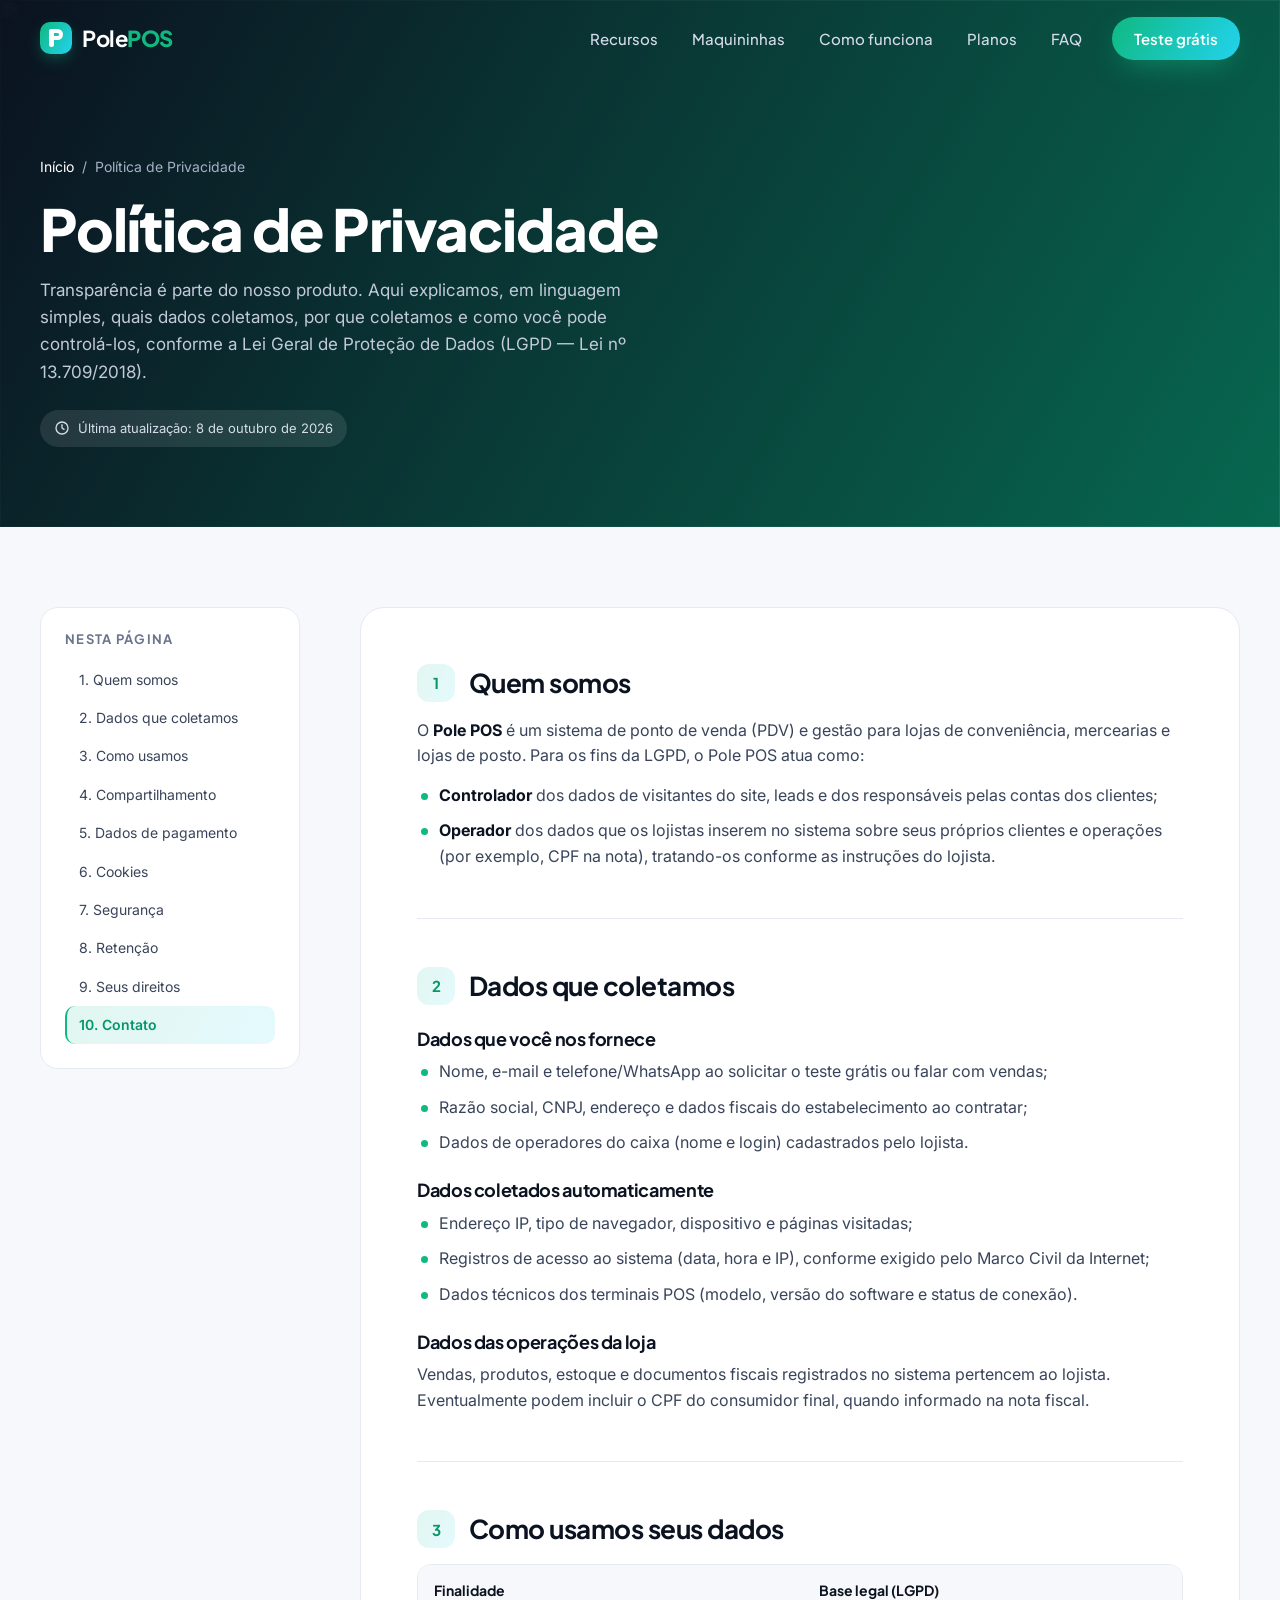
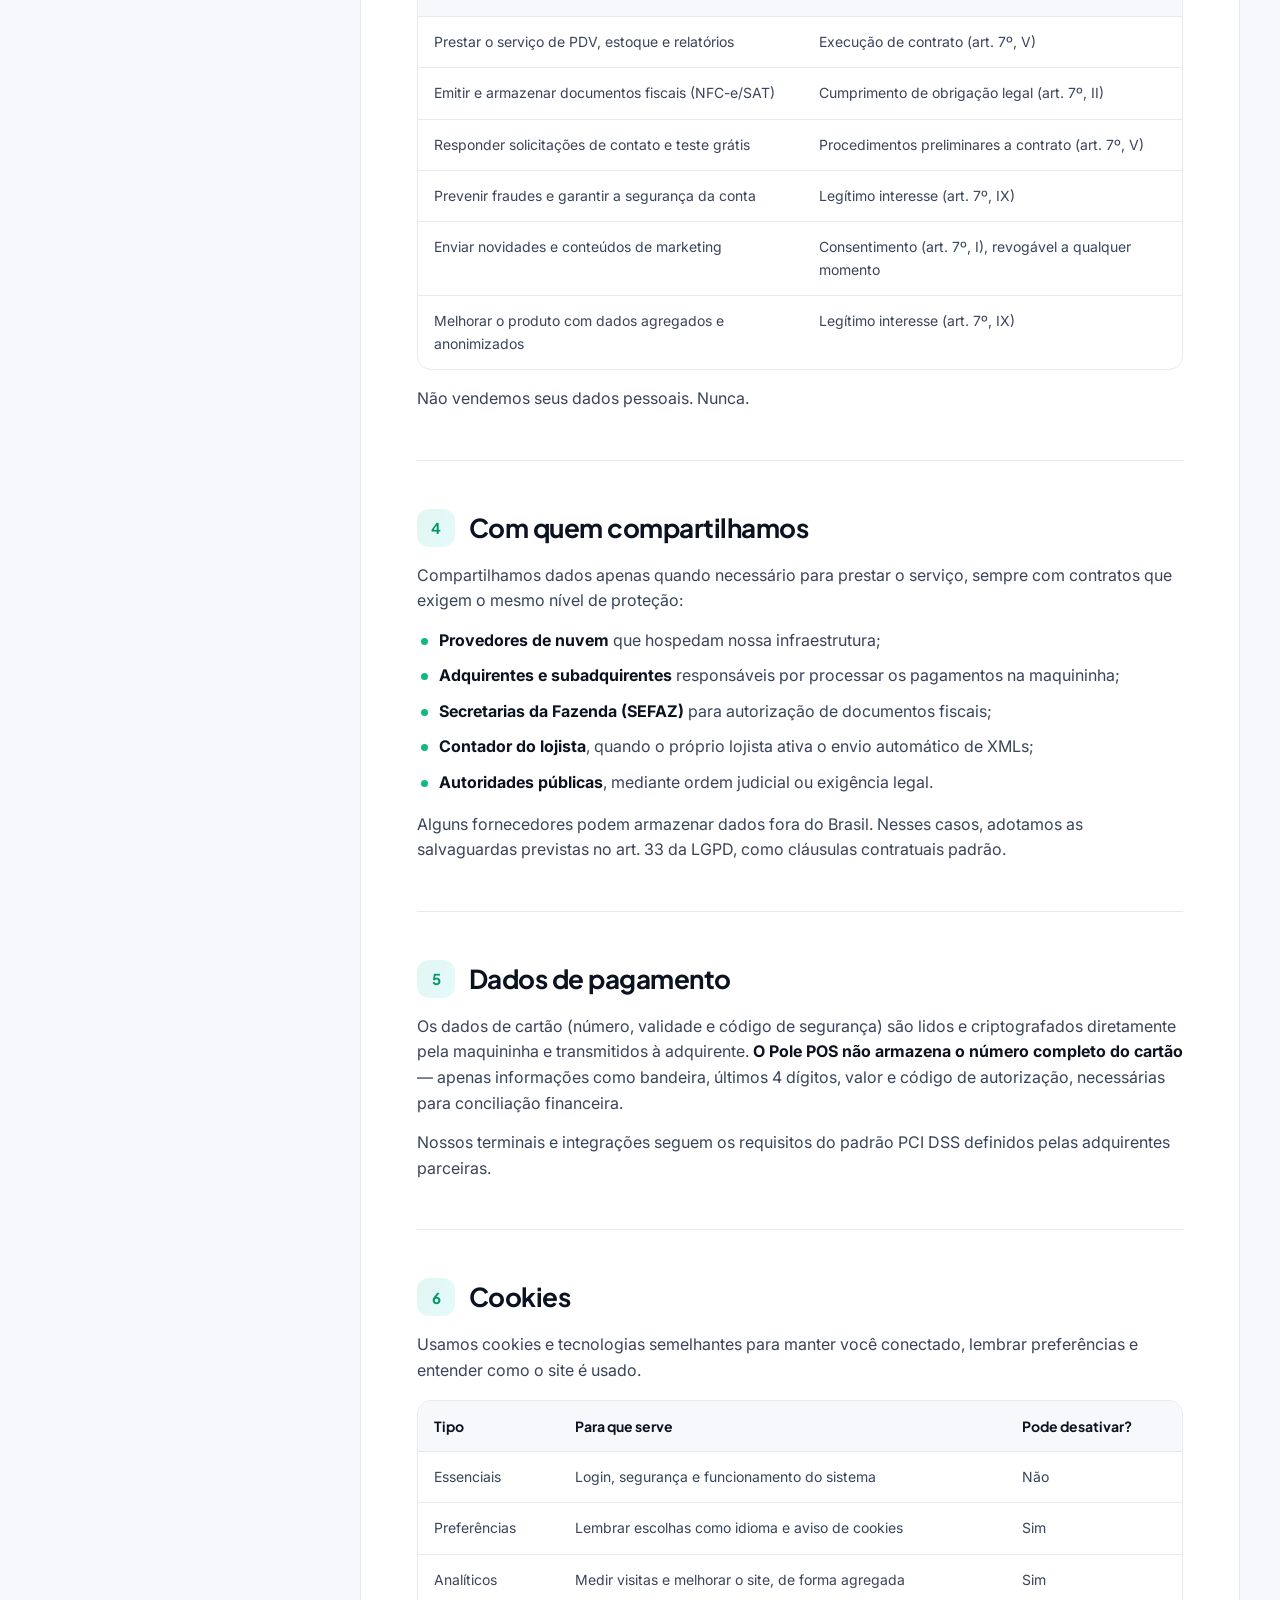
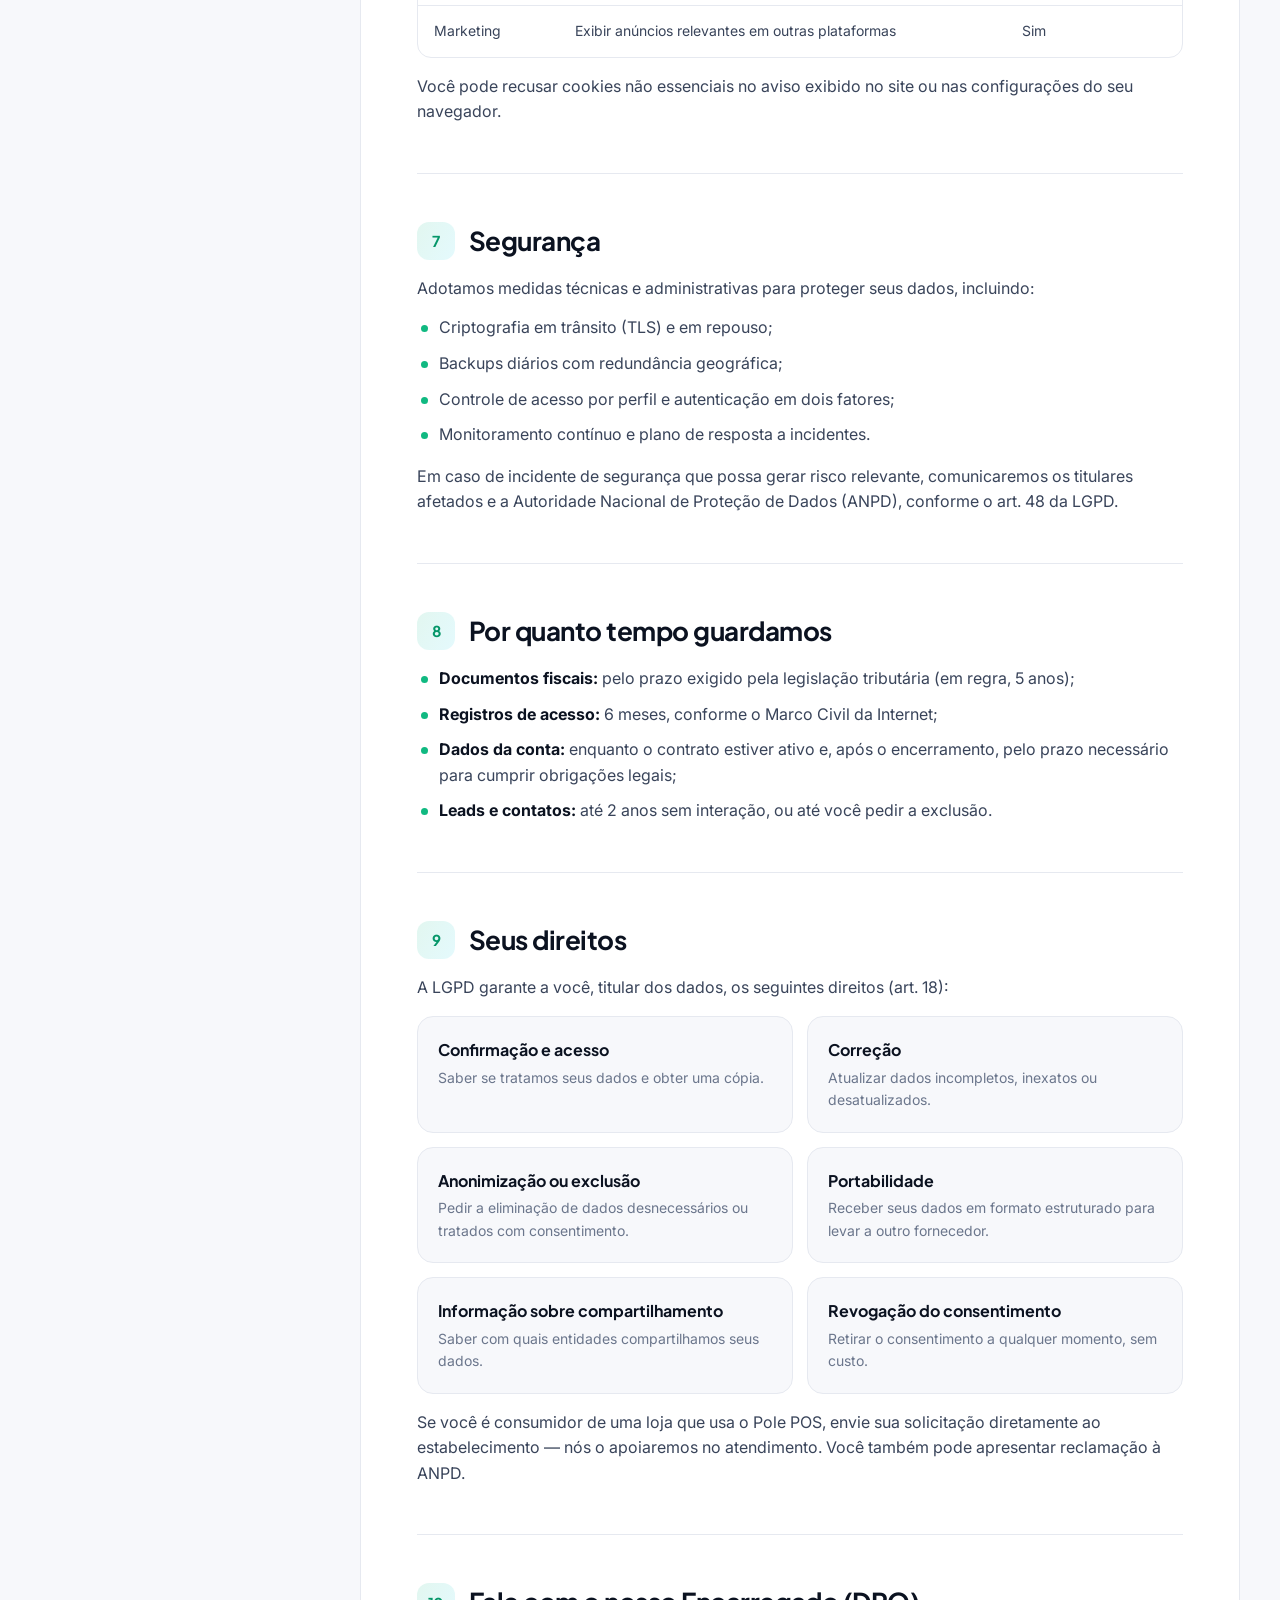
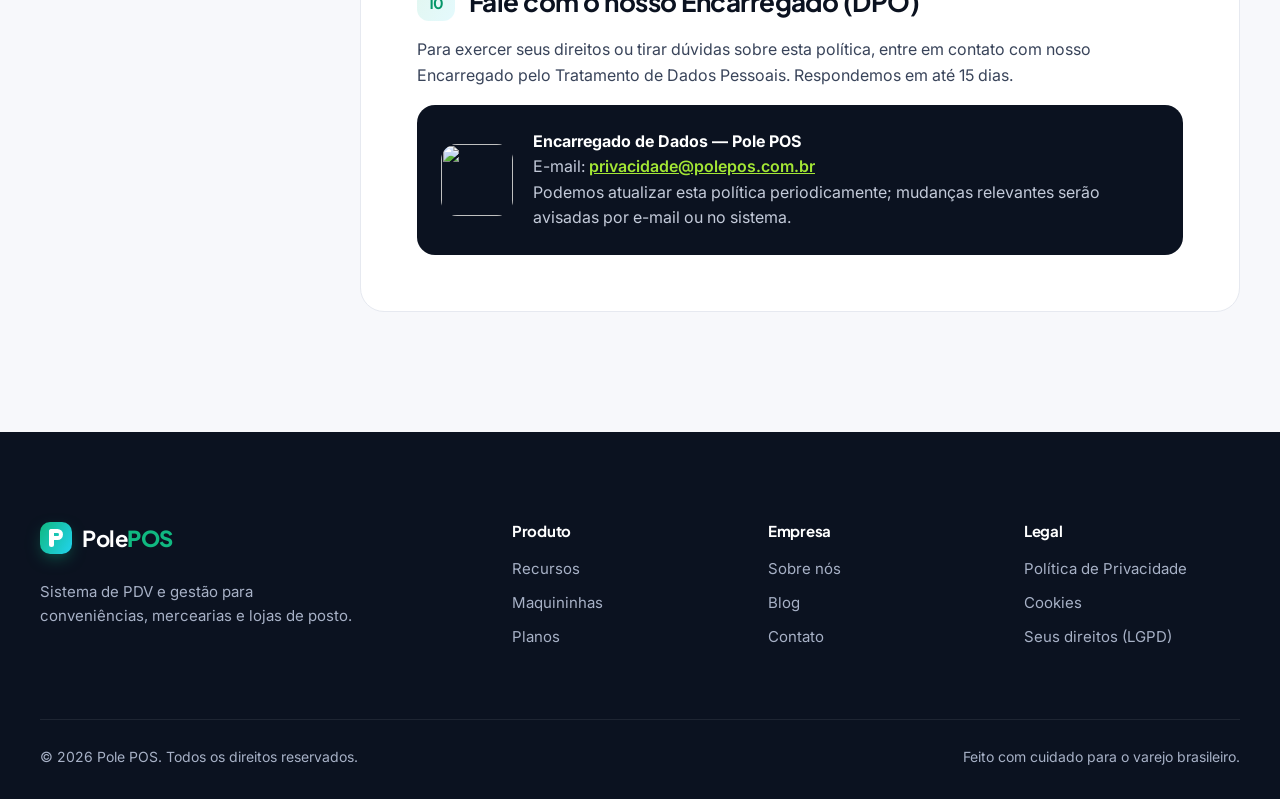
==== privacidade.html @ f8021e5f "Landing page do Pole POS e página de privacidade Landing page para sistema de PDV de conveniências (" ====
<!DOCTYPE html>
<html lang="pt-BR">
<head>
  <meta charset="UTF-8">
  <meta name="viewport" content="width=device-width, initial-scale=1.0">
  <title>Política de Privacidade — Pole POS</title>
  <meta name="description" content="Saiba como o Pole POS coleta, usa e protege seus dados pessoais, em conformidade com a LGPD (Lei nº 13.709/2018).">
  <link rel="preconnect" href="https://fonts.googleapis.com">
  <link rel="preconnect" href="https://fonts.gstatic.com" crossorigin>
  <link href="https://fonts.googleapis.com/css2?family=Plus+Jakarta+Sans:wght@400;500;600;700;800&family=Inter:wght@400;500;600&display=swap" rel="stylesheet">
  <link rel="stylesheet" href="css/style.css">
</head>
<body class="page-legal">

  <div class="loader" id="loader" aria-hidden="true">
    <div class="loader__logo"><span class="logo-mark"></span><span>Pole<b>POS</b></span></div>
    <div class="loader__bar"><span></span></div>
  </div>

  <div class="scroll-progress" id="scrollProgress"></div>

  <header class="header" id="header">
    <div class="container header__inner">
      <a href="index.html" class="logo" aria-label="Pole POS — página inicial">
        <span class="logo-mark"></span>
        <span>Pole<b>POS</b></span>
      </a>
      <nav class="nav" id="nav" aria-label="Navegação principal">
        <a href="index.html#recursos" class="nav__link">Recursos</a>
        <a href="index.html#maquininhas" class="nav__link">Maquininhas</a>
        <a href="index.html#como-funciona" class="nav__link">Como funciona</a>
        <a href="index.html#planos" class="nav__link">Planos</a>
        <a href="index.html#faq" class="nav__link">FAQ</a>
        <a href="index.html#contato" class="btn btn--primary nav__cta">Teste grátis</a>
      </nav>
      <button class="burger" id="burger" aria-label="Abrir menu" aria-expanded="false" aria-controls="nav">
        <span></span><span></span><span></span>
      </button>
    </div>
  </header>

  <main>
    <section class="legal-hero">
      <div class="legal-hero__bg">
        <img src="https://images.unsplash.com/photo-1563013544-824ae1b704d3?w=1800&q=70&auto=format&fit=crop" alt="">
      </div>
      <div class="container">
        <nav class="breadcrumb reveal" aria-label="Você está em"><a href="index.html">Início</a> <span>/</span> <span>Política de Privacidade</span></nav>
        <h1 class="reveal" data-delay="100">Política de Privacidade</h1>
        <p class="reveal" data-delay="200">Transparência é parte do nosso produto. Aqui explicamos, em linguagem simples, quais dados coletamos, por que coletamos e como você pode controlá-los, conforme a Lei Geral de Proteção de Dados (LGPD — Lei nº 13.709/2018).</p>
        <span class="legal__meta reveal" data-delay="300">
          <svg viewBox="0 0 24 24" width="16" height="16"><circle cx="12" cy="12" r="9" fill="none" stroke="currentColor" stroke-width="2"/><path d="M12 7v5l3 2" fill="none" stroke="currentColor" stroke-width="2" stroke-linecap="round"/></svg>
          Última atualização: 8 de outubro de 2026
        </span>
      </div>
    </section>

    <section class="legal">
      <div class="container legal__inner">
        <aside class="toc reveal" aria-label="Índice">
          <h4>Nesta página</h4>
          <a href="#controlador">1. Quem somos</a>
          <a href="#dados">2. Dados que coletamos</a>
          <a href="#finalidade">3. Como usamos</a>
          <a href="#compartilhamento">4. Compartilhamento</a>
          <a href="#pagamentos">5. Dados de pagamento</a>
          <a href="#cookies">6. Cookies</a>
          <a href="#seguranca">7. Segurança</a>
          <a href="#retencao">8. Retenção</a>
          <a href="#direitos">9. Seus direitos</a>
          <a href="#contato-dpo">10. Contato</a>
        </aside>

        <article class="legal__content reveal" data-delay="100">
          <section id="controlador">
            <h2><span class="num">1</span> Quem somos</h2>
            <p>O <strong>Pole POS</strong> é um sistema de ponto de venda (PDV) e gestão para lojas de conveniência, mercearias e lojas de posto. Para os fins da LGPD, o Pole POS atua como:</p>
            <ul>
              <li><strong>Controlador</strong> dos dados de visitantes do site, leads e dos responsáveis pelas contas dos clientes;</li>
              <li><strong>Operador</strong> dos dados que os lojistas inserem no sistema sobre seus próprios clientes e operações (por exemplo, CPF na nota), tratando-os conforme as instruções do lojista.</li>
            </ul>
          </section>

          <section id="dados">
            <h2><span class="num">2</span> Dados que coletamos</h2>
            <h3>Dados que você nos fornece</h3>
            <ul>
              <li>Nome, e-mail e telefone/WhatsApp ao solicitar o teste grátis ou falar com vendas;</li>
              <li>Razão social, CNPJ, endereço e dados fiscais do estabelecimento ao contratar;</li>
              <li>Dados de operadores do caixa (nome e login) cadastrados pelo lojista.</li>
            </ul>
            <h3>Dados coletados automaticamente</h3>
            <ul>
              <li>Endereço IP, tipo de navegador, dispositivo e páginas visitadas;</li>
              <li>Registros de acesso ao sistema (data, hora e IP), conforme exigido pelo Marco Civil da Internet;</li>
              <li>Dados técnicos dos terminais POS (modelo, versão do software e status de conexão).</li>
            </ul>
            <h3>Dados das operações da loja</h3>
            <p>Vendas, produtos, estoque e documentos fiscais registrados no sistema pertencem ao lojista. Eventualmente podem incluir o CPF do consumidor final, quando informado na nota fiscal.</p>
          </section>

          <section id="finalidade">
            <h2><span class="num">3</span> Como usamos seus dados</h2>
            <div class="table-wrap">
              <table>
                <thead><tr><th>Finalidade</th><th>Base legal (LGPD)</th></tr></thead>
                <tbody>
                  <tr><td>Prestar o serviço de PDV, estoque e relatórios</td><td>Execução de contrato (art. 7º, V)</td></tr>
                  <tr><td>Emitir e armazenar documentos fiscais (NFC-e/SAT)</td><td>Cumprimento de obrigação legal (art. 7º, II)</td></tr>
                  <tr><td>Responder solicitações de contato e teste grátis</td><td>Procedimentos preliminares a contrato (art. 7º, V)</td></tr>
                  <tr><td>Prevenir fraudes e garantir a segurança da conta</td><td>Legítimo interesse (art. 7º, IX)</td></tr>
                  <tr><td>Enviar novidades e conteúdos de marketing</td><td>Consentimento (art. 7º, I), revogável a qualquer momento</td></tr>
                  <tr><td>Melhorar o produto com dados agregados e anonimizados</td><td>Legítimo interesse (art. 7º, IX)</td></tr>
                </tbody>
              </table>
            </div>
            <p>Não vendemos seus dados pessoais. Nunca.</p>
          </section>

          <section id="compartilhamento">
            <h2><span class="num">4</span> Com quem compartilhamos</h2>
            <p>Compartilhamos dados apenas quando necessário para prestar o serviço, sempre com contratos que exigem o mesmo nível de proteção:</p>
            <ul>
              <li><strong>Provedores de nuvem</strong> que hospedam nossa infraestrutura;</li>
              <li><strong>Adquirentes e subadquirentes</strong> responsáveis por processar os pagamentos na maquininha;</li>
              <li><strong>Secretarias da Fazenda (SEFAZ)</strong> para autorização de documentos fiscais;</li>
              <li><strong>Contador do lojista</strong>, quando o próprio lojista ativa o envio automático de XMLs;</li>
              <li><strong>Autoridades públicas</strong>, mediante ordem judicial ou exigência legal.</li>
            </ul>
            <p>Alguns fornecedores podem armazenar dados fora do Brasil. Nesses casos, adotamos as salvaguardas previstas no art. 33 da LGPD, como cláusulas contratuais padrão.</p>
          </section>

          <section id="pagamentos">
            <h2><span class="num">5</span> Dados de pagamento</h2>
            <p>Os dados de cartão (número, validade e código de segurança) são lidos e criptografados diretamente pela maquininha e transmitidos à adquirente. <strong>O Pole POS não armazena o número completo do cartão</strong> — apenas informações como bandeira, últimos 4 dígitos, valor e código de autorização, necessárias para conciliação financeira.</p>
            <p>Nossos terminais e integrações seguem os requisitos do padrão PCI DSS definidos pelas adquirentes parceiras.</p>
          </section>

          <section id="cookies">
            <h2><span class="num">6</span> Cookies</h2>
            <p>Usamos cookies e tecnologias semelhantes para manter você conectado, lembrar preferências e entender como o site é usado.</p>
            <div class="table-wrap">
              <table>
                <thead><tr><th>Tipo</th><th>Para que serve</th><th>Pode desativar?</th></tr></thead>
                <tbody>
                  <tr><td>Essenciais</td><td>Login, segurança e funcionamento do sistema</td><td>Não</td></tr>
                  <tr><td>Preferências</td><td>Lembrar escolhas como idioma e aviso de cookies</td><td>Sim</td></tr>
                  <tr><td>Analíticos</td><td>Medir visitas e melhorar o site, de forma agregada</td><td>Sim</td></tr>
                  <tr><td>Marketing</td><td>Exibir anúncios relevantes em outras plataformas</td><td>Sim</td></tr>
                </tbody>
              </table>
            </div>
            <p>Você pode recusar cookies não essenciais no aviso exibido no site ou nas configurações do seu navegador.</p>
          </section>

          <section id="seguranca">
            <h2><span class="num">7</span> Segurança</h2>
            <p>Adotamos medidas técnicas e administrativas para proteger seus dados, incluindo:</p>
            <ul>
              <li>Criptografia em trânsito (TLS) e em repouso;</li>
              <li>Backups diários com redundância geográfica;</li>
              <li>Controle de acesso por perfil e autenticação em dois fatores;</li>
              <li>Monitoramento contínuo e plano de resposta a incidentes.</li>
            </ul>
            <p>Em caso de incidente de segurança que possa gerar risco relevante, comunicaremos os titulares afetados e a Autoridade Nacional de Proteção de Dados (ANPD), conforme o art. 48 da LGPD.</p>
          </section>

          <section id="retencao">
            <h2><span class="num">8</span> Por quanto tempo guardamos</h2>
            <ul>
              <li><strong>Documentos fiscais:</strong> pelo prazo exigido pela legislação tributária (em regra, 5 anos);</li>
              <li><strong>Registros de acesso:</strong> 6 meses, conforme o Marco Civil da Internet;</li>
              <li><strong>Dados da conta:</strong> enquanto o contrato estiver ativo e, após o encerramento, pelo prazo necessário para cumprir obrigações legais;</li>
              <li><strong>Leads e contatos:</strong> até 2 anos sem interação, ou até você pedir a exclusão.</li>
            </ul>
          </section>

          <section id="direitos">
            <h2><span class="num">9</span> Seus direitos</h2>
            <p>A LGPD garante a você, titular dos dados, os seguintes direitos (art. 18):</p>
            <div class="rights-grid">
              <div class="right-card"><strong>Confirmação e acesso</strong><p>Saber se tratamos seus dados e obter uma cópia.</p></div>
              <div class="right-card"><strong>Correção</strong><p>Atualizar dados incompletos, inexatos ou desatualizados.</p></div>
              <div class="right-card"><strong>Anonimização ou exclusão</strong><p>Pedir a eliminação de dados desnecessários ou tratados com consentimento.</p></div>
              <div class="right-card"><strong>Portabilidade</strong><p>Receber seus dados em formato estruturado para levar a outro fornecedor.</p></div>
              <div class="right-card"><strong>Informação sobre compartilhamento</strong><p>Saber com quais entidades compartilhamos seus dados.</p></div>
              <div class="right-card"><strong>Revogação do consentimento</strong><p>Retirar o consentimento a qualquer momento, sem custo.</p></div>
            </div>
            <p style="margin-top:16px">Se você é consumidor de uma loja que usa o Pole POS, envie sua solicitação diretamente ao estabelecimento — nós o apoiaremos no atendimento. Você também pode apresentar reclamação à ANPD.</p>
          </section>

          <section id="contato-dpo">
            <h2><span class="num">10</span> Fale com o nosso Encarregado (DPO)</h2>
            <p>Para exercer seus direitos ou tirar dúvidas sobre esta política, entre em contato com nosso Encarregado pelo Tratamento de Dados Pessoais. Respondemos em até 15 dias.</p>
            <div class="contact-box">
              <img src="https://images.unsplash.com/photo-1556745757-8d76bdb6984b?w=200&h=200&q=80&auto=format&fit=crop" alt="">
              <div>
                <strong>Encarregado de Dados — Pole POS</strong><br>
                E-mail: <a href="mailto:privacidade@polepos.com.br">privacidade@polepos.com.br</a><br>
                Podemos atualizar esta política periodicamente; mudanças relevantes serão avisadas por e-mail ou no sistema.
              </div>
            </div>
          </section>
        </article>
      </div>
    </section>
  </main>

  <footer class="footer">
    <div class="container footer__grid">
      <div class="footer__brand">
        <a href="index.html" class="logo logo--light"><span class="logo-mark"></span><span>Pole<b>POS</b></span></a>
        <p>Sistema de PDV e gestão para conveniências, mercearias e lojas de posto.</p>
      </div>
      <div>
        <h4>Produto</h4>
        <a href="index.html#recursos">Recursos</a><a href="index.html#maquininhas">Maquininhas</a><a href="index.html#planos">Planos</a>
      </div>
      <div>
        <h4>Empresa</h4>
        <a href="#">Sobre nós</a><a href="#">Blog</a><a href="index.html#contato">Contato</a>
      </div>
      <div>
        <h4>Legal</h4>
        <a href="#controlador">Política de Privacidade</a><a href="#cookies">Cookies</a><a href="#direitos">Seus direitos (LGPD)</a>
      </div>
    </div>
    <div class="container footer__bottom">
      <span>© <span id="year"></span> Pole POS. Todos os direitos reservados.</span>
      <span>Feito com cuidado para o varejo brasileiro.</span>
    </div>
  </footer>

  <a href="#" class="to-top" id="toTop" aria-label="Voltar ao topo">
    <svg viewBox="0 0 24 24" width="20" height="20"><path d="M12 19V5M5 12l7-7 7 7" fill="none" stroke="currentColor" stroke-width="2" stroke-linecap="round" stroke-linejoin="round"/></svg>
  </a>

  <script src="js/main.js"></script>
</body>
</html>
---- css/style.css ----
/* =========================================================
   Pole POS — Landing page
   ========================================================= */

:root {
  --ink: #0b1220;
  --ink-2: #111a2e;
  --ink-3: #1b2640;
  --text: #39445a;
  --muted: #6b768c;
  --line: #e6e9f0;
  --bg: #f7f8fb;
  --white: #ffffff;

  --primary: #10b981;
  --primary-600: #059669;
  --accent: #22d3ee;
  --lime: #a3e635;
  --warn: #f59e0b;

  --grad: linear-gradient(120deg, var(--primary) 0%, var(--accent) 100%);
  --grad-soft: linear-gradient(120deg, rgba(16,185,129,.12), rgba(34,211,238,.12));

  --radius: 20px;
  --radius-sm: 12px;
  --shadow-sm: 0 2px 8px rgba(11,18,32,.06);
  --shadow: 0 20px 50px -20px rgba(11,18,32,.25);
  --shadow-lg: 0 40px 80px -30px rgba(11,18,32,.35);

  --ease: cubic-bezier(.22, 1, .36, 1);
  --font-head: "Plus Jakarta Sans", system-ui, sans-serif;
  --font-body: "Inter", system-ui, sans-serif;
  --header-h: 76px;
}

*,
*::before,
*::after { box-sizing: border-box; margin: 0; padding: 0; }

html { scroll-behavior: smooth; scroll-padding-top: var(--header-h); }

body {
  font-family: var(--font-body);
  color: var(--text);
  background: var(--bg);
  line-height: 1.6;
  -webkit-font-smoothing: antialiased;
  overflow-x: hidden;
}

body.is-loading { overflow: hidden; }

img { display: block; max-width: 100%; }
a { color: inherit; text-decoration: none; }
button { font: inherit; cursor: pointer; border: 0; background: none; color: inherit; }
ul { list-style: none; }

h1, h2, h3, h4 {
  font-family: var(--font-head);
  color: var(--ink);
  line-height: 1.15;
  letter-spacing: -.02em;
}

.container { width: min(1200px, 100% - 40px); margin-inline: auto; }

.text-gradient {
  background: var(--grad);
  -webkit-background-clip: text;
  background-clip: text;
  color: transparent;
}

::selection { background: var(--primary); color: #fff; }

/* ---------- Loader ---------- */
.loader {
  position: fixed; inset: 0; z-index: 1000;
  background: var(--ink);
  display: grid; place-content: center; gap: 24px;
  transition: opacity .6s var(--ease), visibility .6s;
}
.loader.is-hidden { opacity: 0; visibility: hidden; }
.loader__logo { display: flex; align-items: center; gap: 12px; color: #fff; font: 700 28px var(--font-head); }
.loader__logo b { color: var(--primary); }
.loader__bar { width: 180px; height: 3px; background: rgba(255,255,255,.1); border-radius: 3px; overflow: hidden; }
.loader__bar span { display: block; height: 100%; width: 40%; background: var(--grad); border-radius: 3px; animation: load 1.1s var(--ease) infinite; }
@keyframes load { from { transform: translateX(-100%); } to { transform: translateX(260%); } }

/* ---------- Scroll progress / cursor ---------- */
.scroll-progress {
  position: fixed; top: 0; left: 0; height: 3px; width: 100%;
  background: var(--grad); z-index: 200;
  transform-origin: left; transform: scaleX(0);
}

.cursor-glow {
  position: fixed; top: 0; left: 0; width: 420px; height: 420px;
  border-radius: 50%; pointer-events: none; z-index: 0;
  background: radial-gradient(circle, rgba(16,185,129,.12), transparent 65%);
  transform: translate(-50%, -50%);
  transition: opacity .3s;
  opacity: 0;
}
@media (hover: hover) { .cursor-glow.is-active { opacity: 1; } }

/* ---------- Logo ---------- */
.logo { display: inline-flex; align-items: center; gap: 10px; font: 700 22px var(--font-head); color: var(--ink); letter-spacing: -.02em; }
.logo b { color: var(--primary); font-weight: 800; }
.logo--light { color: #fff; }
.logo-mark {
  width: 32px; height: 32px; border-radius: 10px;
  background: var(--grad);
  position: relative; flex-shrink: 0;
  box-shadow: 0 6px 18px -6px rgba(16,185,129,.7);
}
.logo-mark::before {
  content: ""; position: absolute; left: 9px; top: 7px; width: 5px; height: 18px; border-radius: 3px; background: #fff;
}
.logo-mark::after {
  content: ""; position: absolute; left: 9px; top: 7px; width: 14px; height: 11px; border-radius: 3px 6px 6px 3px; border: 4px solid #fff; border-left: 0;
}

/* ---------- Buttons ---------- */
.btn {
  display: inline-flex; align-items: center; justify-content: center; gap: 10px;
  padding: 12px 22px; border-radius: 999px;
  font: 600 15px var(--font-head);
  transition: transform .35s var(--ease), box-shadow .35s var(--ease), background .3s, color .3s, border-color .3s;
  position: relative; overflow: hidden; white-space: nowrap;
}
.btn--lg { padding: 16px 28px; font-size: 16px; }
.btn--sm { padding: 9px 16px; font-size: 14px; }
.btn--block { width: 100%; }

.btn--primary { background: var(--grad); color: #fff; box-shadow: 0 10px 30px -10px rgba(16,185,129,.7); }
.btn--primary::after {
  content: ""; position: absolute; inset: 0;
  background: linear-gradient(120deg, transparent 30%, rgba(255,255,255,.35) 50%, transparent 70%);
  transform: translateX(-100%);
  transition: transform .8s var(--ease);
}
.btn--primary:hover { transform: translateY(-2px); box-shadow: 0 16px 40px -12px rgba(16,185,129,.8); }
.btn--primary:hover::after { transform: translateX(100%); }
.btn--primary svg { transition: transform .35s var(--ease); }
.btn--primary:hover svg { transform: translateX(4px); }

.btn--ghost { color: var(--ink); background: rgba(11,18,32,.04); }
.btn--ghost:hover { background: rgba(11,18,32,.08); transform: translateY(-2px); }

.btn--outline { border: 1.5px solid var(--line); color: var(--ink); background: #fff; }
.btn--outline:hover { border-color: var(--primary); color: var(--primary-600); transform: translateY(-2px); }

.play-icon {
  width: 32px; height: 32px; border-radius: 50%; display: grid; place-items: center;
  background: #fff; color: var(--primary); box-shadow: var(--shadow-sm);
}

/* ---------- Header ---------- */
.header {
  position: fixed; inset: 0 0 auto; z-index: 100;
  height: var(--header-h);
  transition: background .4s, box-shadow .4s, height .4s var(--ease), transform .45s var(--ease);
}
.header.is-scrolled {
  background: rgba(255,255,255,.78);
  backdrop-filter: saturate(180%) blur(16px);
  -webkit-backdrop-filter: saturate(180%) blur(16px);
  box-shadow: 0 1px 0 var(--line);
  height: 64px;
}
.header.is-hidden { transform: translateY(-100%); }
.header__inner { height: 100%; display: flex; align-items: center; justify-content: space-between; }

.nav { display: flex; align-items: center; gap: 6px; }
.nav__link {
  position: relative; padding: 8px 14px; font: 500 15px var(--font-head); color: var(--text);
  transition: color .3s;
}
.nav__link::after {
  content: ""; position: absolute; left: 14px; right: 14px; bottom: 4px; height: 2px;
  background: var(--grad); border-radius: 2px;
  transform: scaleX(0); transform-origin: right; transition: transform .4s var(--ease);
}
.nav__link:hover, .nav__link.is-active { color: var(--ink); }
.nav__link:hover::after, .nav__link.is-active::after { transform: scaleX(1); transform-origin: left; }
.nav__cta { margin-left: 10px; }

.burger { display: none; width: 44px; height: 44px; position: relative; z-index: 110; }
.burger span {
  position: absolute; left: 11px; width: 22px; height: 2px; background: var(--ink); border-radius: 2px;
  transition: transform .4s var(--ease), opacity .3s, top .4s var(--ease);
}
.burger span:nth-child(1) { top: 15px; }
.burger span:nth-child(2) { top: 21px; }
.burger span:nth-child(3) { top: 27px; }
.burger.is-open span:nth-child(1) { top: 21px; transform: rotate(45deg); }
.burger.is-open span:nth-child(2) { opacity: 0; }
.burger.is-open span:nth-child(3) { top: 21px; transform: rotate(-45deg); }

/* ---------- Reveal animations ---------- */
.reveal {
  opacity: 0;
  transform: translateY(40px);
  transition: opacity 1s var(--ease), transform 1s var(--ease);
  transition-delay: var(--d, 0ms);
}
.reveal--right { transform: translateX(60px); }
.reveal.is-visible { opacity: 1; transform: none; }

/* ---------- Hero ---------- */
.hero {
  position: relative; min-height: 100vh;
  padding: calc(var(--header-h) + 60px) 0 100px;
  display: flex; align-items: center; overflow: hidden;
}
.hero__bg { position: absolute; inset: 0; z-index: -1; }
.blob { position: absolute; border-radius: 50%; filter: blur(80px); opacity: .55; animation: float 14s ease-in-out infinite; }
.blob--1 { width: 520px; height: 520px; background: rgba(16,185,129,.35); top: -120px; right: -100px; }
.blob--2 { width: 420px; height: 420px; background: rgba(34,211,238,.3); bottom: -80px; left: -120px; animation-delay: -7s; }
@keyframes float {
  0%, 100% { transform: translate(0, 0) scale(1); }
  50% { transform: translate(40px, 30px) scale(1.08); }
}
.grid-lines {
  position: absolute; inset: 0;
  background-image:
    linear-gradient(rgba(11,18,32,.045) 1px, transparent 1px),
    linear-gradient(90deg, rgba(11,18,32,.045) 1px, transparent 1px);
  background-size: 56px 56px;
  mask-image: radial-gradient(ellipse at 60% 40%, #000 20%, transparent 70%);
  -webkit-mask-image: radial-gradient(ellipse at 60% 40%, #000 20%, transparent 70%);
}

.hero__inner { display: grid; grid-template-columns: 1.05fr 1fr; gap: 60px; align-items: center; }

.badge {
  display: inline-flex; align-items: center; gap: 10px;
  padding: 7px 16px 7px 10px; border-radius: 999px;
  background: #fff; border: 1px solid var(--line); box-shadow: var(--shadow-sm);
  font: 600 13px var(--font-head); color: var(--ink);
}
.badge__dot { width: 8px; height: 8px; border-radius: 50%; background: var(--primary); box-shadow: 0 0 0 0 rgba(16,185,129,.6); animation: ping 2s infinite; }
@keyframes ping {
  0% { box-shadow: 0 0 0 0 rgba(16,185,129,.6); }
  80%, 100% { box-shadow: 0 0 0 10px rgba(16,185,129,0); }
}

.hero__title { font-size: clamp(38px, 5.4vw, 66px); font-weight: 800; margin: 22px 0 22px; }
.hero__text { font-size: 18px; max-width: 540px; color: var(--muted); }
.hero__actions { display: flex; flex-wrap: wrap; gap: 14px; margin-top: 34px; }
.hero__trust { display: flex; flex-wrap: wrap; gap: 22px; margin-top: 30px; font: 500 14px var(--font-head); color: var(--text); }
.hero__trust li { display: flex; align-items: center; gap: 7px; }
.hero__trust svg { color: var(--primary); }

.hero__visual { position: relative; height: 560px; }
.hero__img-main {
  position: absolute; inset: 0 40px 60px 0;
  border-radius: 28px; overflow: hidden; box-shadow: var(--shadow-lg);
  transform-style: preserve-3d; transition: transform .5s var(--ease);
}
.hero__img-main img { width: 100%; height: 100%; object-fit: cover; transform: scale(1.05); }
.hero__img-small {
  position: absolute; right: 0; bottom: 0; width: 46%; aspect-ratio: 4/3;
  border-radius: 20px; overflow: hidden; border: 6px solid #fff; box-shadow: var(--shadow-lg);
}
.hero__img-small img { width: 100%; height: 100%; object-fit: cover; }

.float-card {
  position: absolute; z-index: 2;
  display: flex; align-items: center; gap: 12px;
  padding: 14px 18px; border-radius: 16px;
  background: rgba(255,255,255,.88);
  backdrop-filter: blur(14px); -webkit-backdrop-filter: blur(14px);
  border: 1px solid rgba(255,255,255,.7);
  box-shadow: var(--shadow);
  font-family: var(--font-head);
  animation: bob 6s ease-in-out infinite;
}
.float-card small { display: block; font-size: 12px; color: var(--muted); font-weight: 500; }
.float-card strong { display: block; font-size: 17px; color: var(--ink); }
.float-card em { font-style: normal; font-size: 12px; font-weight: 700; }
.up { color: var(--primary-600); font-style: normal; }
.float-card__icon { width: 40px; height: 40px; border-radius: 12px; display: grid; place-items: center; color: #fff; }
.float-card__icon--green { background: var(--grad); }
.float-card__icon--blue { background: linear-gradient(135deg, #6366f1, var(--accent)); }

.float-card--sales { top: 30px; left: -40px; }
.float-card--pay { top: 46%; right: -10px; animation-delay: -2s; }
.float-card--stock { bottom: 30px; left: 10px; display: block; min-width: 200px; animation-delay: -4s; }
.pulse-dot { width: 10px; height: 10px; border-radius: 50%; background: var(--primary); animation: ping 1.6s infinite; }
.mini-bar { height: 6px; border-radius: 6px; background: var(--line); margin-top: 8px; overflow: hidden; }
.mini-bar span { display: block; height: 100%; width: var(--w); background: var(--warn); border-radius: 6px; }

@keyframes bob {
  0%, 100% { transform: translateY(0); }
  50% { transform: translateY(-10px); }
}

.scroll-hint {
  position: absolute; bottom: 28px; left: 50%; translate: -50% 0;
  width: 26px; height: 42px; border: 2px solid rgba(11,18,32,.2); border-radius: 14px;
}
.scroll-hint span {
  position: absolute; left: 50%; top: 8px; width: 4px; height: 8px; margin-left: -2px;
  background: var(--primary); border-radius: 2px; animation: scrollHint 1.8s var(--ease) infinite;
}
@keyframes scrollHint {
  0% { opacity: 0; transform: translateY(0); }
  30% { opacity: 1; }
  100% { opacity: 0; transform: translateY(14px); }
}

/* ---------- Logos marquee ---------- */
.logos { padding: 50px 0; border-block: 1px solid var(--line); background: #fff; }
.logos__title { text-align: center; color: var(--muted); font-size: 15px; margin-bottom: 26px; }
.logos__title strong { color: var(--ink); }
.marquee {
  overflow: hidden;
  mask-image: linear-gradient(90deg, transparent, #000 12%, #000 88%, transparent);
  -webkit-mask-image: linear-gradient(90deg, transparent, #000 12%, #000 88%, transparent);
}
.marquee__track { display: flex; gap: 64px; width: max-content; animation: marquee 32s linear infinite; }
.marquee:hover .marquee__track { animation-play-state: paused; }
.marquee__track span {
  font: 800 22px var(--font-head); color: #b4bccb; letter-spacing: -.02em; white-space: nowrap;
  transition: color .3s;
}
.marquee__track span:hover { color: var(--ink); }
@keyframes marquee { to { transform: translateX(-50%); } }

/* ---------- Sections ---------- */
.section { padding: 120px 0; position: relative; }
.section__head { text-align: center; max-width: 720px; margin: 0 auto 64px; }
.eyebrow {
  display: inline-block; padding: 6px 14px; border-radius: 999px;
  background: var(--grad-soft); color: var(--primary-600);
  font: 700 12px var(--font-head); letter-spacing: .1em; text-transform: uppercase;
}
.eyebrow--light { background: rgba(255,255,255,.08); color: var(--lime); }
.section__title { font-size: clamp(30px, 4vw, 48px); font-weight: 800; margin: 18px 0 16px; }
.section__title--light { color: #fff; }
.section__text { font-size: 17px; color: var(--muted); }
.section__text--light { color: #a7b1c6; }

/* ---------- Features ---------- */
.features__grid { display: grid; grid-template-columns: repeat(3, 1fr); gap: 22px; }
.feature-card {
  background: #fff; border: 1px solid var(--line); border-radius: var(--radius);
  padding: 32px; position: relative; overflow: hidden;
  transition: transform .5s var(--ease), box-shadow .5s var(--ease), border-color .4s;
}
.feature-card::before {
  content: ""; position: absolute; inset: 0; border-radius: inherit; padding: 1.5px;
  background: var(--grad);
  -webkit-mask: linear-gradient(#000 0 0) content-box, linear-gradient(#000 0 0);
  -webkit-mask-composite: xor; mask-composite: exclude;
  opacity: 0; transition: opacity .4s;
}
.feature-card:hover { transform: translateY(-8px); box-shadow: var(--shadow); border-color: transparent; }
.feature-card:hover::before { opacity: 1; }
.feature-card h3 { font-size: 20px; margin: 20px 0 10px; }
.feature-card p { color: var(--muted); font-size: 15px; }

.feature-card--big { grid-row: span 2; padding: 0; display: flex; flex-direction: column; }
.feature-card--big .feature-card__img { flex: 1; min-height: 260px; overflow: hidden; }
.feature-card--big .feature-card__img img { width: 100%; height: 100%; object-fit: cover; transition: transform 1.2s var(--ease); }
.feature-card--big:hover .feature-card__img img { transform: scale(1.06); }
.feature-card__body { padding: 32px; }

.icon-box {
  width: 52px; height: 52px; border-radius: 14px; display: grid; place-items: center;
  background: var(--grad-soft); color: var(--primary-600);
  transition: transform .5s var(--ease), background .4s, color .4s;
}
.icon-box svg { width: 26px; height: 26px; fill: none; stroke: currentColor; stroke-width: 1.8; stroke-linecap: round; stroke-linejoin: round; }
.feature-card:hover .icon-box { background: var(--grad); color: #fff; transform: rotate(-8deg) scale(1.08); }

/* ---------- Showcase ---------- */
.showcase { background: var(--ink); overflow: hidden; }
.showcase::before {
  content: ""; position: absolute; width: 700px; height: 700px; border-radius: 50%;
  background: radial-gradient(circle, rgba(16,185,129,.22), transparent 65%);
  top: -200px; right: -200px;
}
.showcase__inner { display: grid; grid-template-columns: 1fr 1.15fr; gap: 70px; align-items: center; position: relative; }

.tabs { display: inline-flex; gap: 4px; padding: 5px; margin: 30px 0; border-radius: 999px; background: rgba(255,255,255,.06); border: 1px solid rgba(255,255,255,.08); }
.tab { padding: 10px 20px; border-radius: 999px; font: 600 14px var(--font-head); color: #a7b1c6; transition: background .35s var(--ease), color .3s; }
.tab:hover { color: #fff; }
.tab.is-active { background: #fff; color: var(--ink); }

.check-list li { position: relative; padding-left: 34px; color: #d6dcea; margin-bottom: 14px; }
.check-list li::before {
  content: ""; position: absolute; left: 0; top: 2px; width: 22px; height: 22px; border-radius: 50%;
  background: rgba(16,185,129,.18) url("data:image/svg+xml,%3Csvg xmlns='http://www.w3.org/2000/svg' viewBox='0 0 24 24'%3E%3Cpath d='M20 6 9 17l-5-5' fill='none' stroke='%2310b981' stroke-width='3' stroke-linecap='round' stroke-linejoin='round'/%3E%3C/svg%3E") center / 13px no-repeat;
}

.dashboard {
  background: var(--ink-2); border: 1px solid rgba(255,255,255,.08); border-radius: 22px;
  box-shadow: 0 50px 100px -30px rgba(0,0,0,.6); overflow: hidden;
}
.dashboard__top { display: flex; align-items: center; gap: 16px; padding: 14px 18px; border-bottom: 1px solid rgba(255,255,255,.06); }
.dots { display: flex; gap: 6px; }
.dots i { width: 11px; height: 11px; border-radius: 50%; background: #ff5f57; }
.dots i:nth-child(2) { background: #febc2e; }
.dots i:nth-child(3) { background: #28c840; }
.dashboard__url { flex: 1; text-align: center; font-size: 12px; color: #6b768c; background: rgba(255,255,255,.04); padding: 5px 12px; border-radius: 8px; }
.dashboard__body { padding: 22px; display: grid; gap: 18px; }

.kpis { display: grid; grid-template-columns: repeat(3, 1fr); gap: 14px; }
.kpi { background: var(--ink-3); border-radius: 14px; padding: 16px; font-family: var(--font-head); }
.kpi small { color: #8590a6; font-size: 12px; display: block; }
.kpi strong { display: block; color: #fff; font-size: 20px; margin: 4px 0 2px; transition: opacity .3s; }
.kpi em { font-size: 12px; font-weight: 700; }
.kpi .up { color: #34d399; }
.kpi .down { color: #f87171; font-style: normal; }
.kpi.is-swapping strong, .kpi.is-swapping small, .kpi.is-swapping em { opacity: 0; }

.chart { background: var(--ink-3); border-radius: 14px; padding: 18px; }
.chart__head { display: flex; justify-content: space-between; align-items: center; font-family: var(--font-head); margin-bottom: 16px; }
.chart__head strong { color: #fff; font-size: 15px; }
.chart__legend { font-size: 12px; color: #8590a6; display: flex; align-items: center; gap: 6px; }
.chart__legend i { width: 10px; height: 10px; border-radius: 3px; background: var(--grad); }
.chart__bars { display: flex; align-items: flex-end; gap: 8px; height: 150px; }
.chart__bars .bar {
  flex: 1; border-radius: 6px 6px 2px 2px; background: linear-gradient(180deg, var(--accent), var(--primary));
  height: 0; opacity: .85; position: relative;
  transition: height 1s var(--ease), opacity .3s;
}
.chart__bars .bar:hover { opacity: 1; }
.chart__bars .bar::after {
  content: attr(data-label); position: absolute; bottom: -20px; left: 50%; translate: -50% 0;
  font-size: 10px; color: #6b768c;
}

.top-products { display: grid; gap: 12px; }
.tp { display: grid; grid-template-columns: 160px 1fr; align-items: center; gap: 14px; font-size: 13px; color: #c3cad9; }
.tp__bar { height: 8px; background: var(--ink-3); border-radius: 8px; overflow: hidden; }
.tp__bar i { display: block; height: 100%; width: 0; background: var(--grad); border-radius: 8px; transition: width 1.4s var(--ease); }
.dashboard.is-visible .tp__bar i { width: var(--w); }

/* ---------- Hardware ---------- */
.hardware__grid { display: grid; grid-template-columns: repeat(3, 1fr); gap: 26px; }
.hw-card {
  background: #fff; border-radius: var(--radius); overflow: hidden; border: 1px solid var(--line);
  transition: transform .5s var(--ease), box-shadow .5s var(--ease);
}
.hw-card:hover { transform: translateY(-10px); box-shadow: var(--shadow-lg); }
.hw-card__img { position: relative; aspect-ratio: 4/3; overflow: hidden; }
.hw-card__img img { width: 100%; height: 100%; object-fit: cover; transition: transform 1.2s var(--ease); }
.hw-card:hover .hw-card__img img { transform: scale(1.08); }
.hw-card__img::after { content: ""; position: absolute; inset: 0; background: linear-gradient(180deg, transparent 60%, rgba(11,18,32,.35)); }
.hw-card__tag {
  position: absolute; top: 16px; left: 16px; z-index: 1; padding: 6px 12px; border-radius: 999px;
  background: var(--grad); color: #fff; font: 700 12px var(--font-head);
}
.hw-card__body { padding: 28px; }
.hw-card__body h3 { font-size: 22px; margin-bottom: 10px; }
.hw-card__body p { color: var(--muted); font-size: 15px; }
.specs { display: flex; flex-wrap: wrap; gap: 8px; margin-top: 18px; }
.specs li { padding: 6px 12px; border-radius: 999px; background: var(--bg); border: 1px solid var(--line); font: 600 12px var(--font-head); color: var(--ink); }

/* ---------- Stats ---------- */
.stats { position: relative; padding: 110px 0; overflow: hidden; color: #fff; }
.stats__bg { position: absolute; inset: 0; z-index: -1; background: var(--ink); }
.stats__bg img { width: 100%; height: 130%; object-fit: cover; opacity: .28; will-change: transform; }
.stats__bg::after { content: ""; position: absolute; inset: 0; background: linear-gradient(120deg, rgba(5,150,105,.75), rgba(11,18,32,.9)); }
.stats__grid { display: grid; grid-template-columns: repeat(4, 1fr); gap: 30px; text-align: center; }
.stat strong { display: block; font: 800 clamp(40px, 5vw, 60px) var(--font-head); letter-spacing: -.03em; color: #fff; }
.stat > span { color: #c7f9e4; font-size: 15px; }

/* ---------- Steps ---------- */
.steps__wrap { position: relative; display: grid; grid-template-columns: repeat(3, 1fr); gap: 34px; }
.steps__line { position: absolute; top: 28px; left: 8%; right: 8%; height: 2px; background: var(--line); }
.steps__line span { display: block; height: 100%; width: 0; background: var(--grad); transition: width .2s linear; }
.step { position: relative; text-align: center; }
.step__num {
  width: 56px; height: 56px; margin: 0 auto 26px; border-radius: 50%; display: grid; place-items: center;
  background: #fff; border: 2px solid var(--line); position: relative; z-index: 1;
  font: 800 16px var(--font-head); color: var(--ink);
  transition: background .5s, color .5s, border-color .5s, transform .5s var(--ease);
}
.step.is-visible .step__num { background: var(--grad); color: #fff; border-color: transparent; transform: scale(1.05); }
.step__img { border-radius: var(--radius); overflow: hidden; aspect-ratio: 16/11; margin-bottom: 22px; box-shadow: var(--shadow); }
.step__img img { width: 100%; height: 100%; object-fit: cover; transition: transform 1.2s var(--ease); }
.step:hover .step__img img { transform: scale(1.07); }
.step h3 { font-size: 21px; margin-bottom: 8px; }
.step p { color: var(--muted); font-size: 15px; max-width: 330px; margin: 0 auto; }

/* ---------- Gallery ---------- */
.gallery { padding-bottom: 120px; background: #fff; }
.gallery__grid {
  display: grid; gap: 16px; padding: 0 20px;
  grid-template-columns: repeat(4, 1fr); grid-auto-rows: 240px;
  max-width: 1400px; margin: 0 auto;
}
.g-item { position: relative; border-radius: var(--radius); overflow: hidden; }
.g-item--tall { grid-row: span 2; }
.g-item--wide { grid-column: span 2; }
.g-item img { width: 100%; height: 100%; object-fit: cover; transition: transform 1.2s var(--ease), filter .6s; }
.g-item::after { content: ""; position: absolute; inset: 0; background: linear-gradient(180deg, transparent 50%, rgba(11,18,32,.7)); opacity: .7; transition: opacity .5s; }
.g-item figcaption {
  position: absolute; left: 22px; bottom: 18px; z-index: 1; color: #fff; font: 700 18px var(--font-head);
  transform: translateY(6px); transition: transform .5s var(--ease);
}
.g-item:hover img { transform: scale(1.08); }
.g-item:hover::after { opacity: 1; }
.g-item:hover figcaption { transform: none; }

/* ---------- Pricing ---------- */
.billing-toggle { display: inline-flex; align-items: center; gap: 14px; margin-top: 16px; font: 600 15px var(--font-head); color: var(--muted); }
.billing-toggle span { transition: color .3s; }
.billing-toggle .is-active { color: var(--ink); }
.save { font-style: normal; font-size: 12px; padding: 3px 8px; border-radius: 999px; background: var(--grad-soft); color: var(--primary-600); margin-left: 4px; }
.switch { width: 54px; height: 30px; border-radius: 999px; background: var(--line); position: relative; transition: background .4s; }
.switch span { position: absolute; top: 3px; left: 3px; width: 24px; height: 24px; border-radius: 50%; background: #fff; box-shadow: var(--shadow-sm); transition: transform .45s var(--ease); }
.switch.is-on { background: var(--primary); }
.switch.is-on span { transform: translateX(24px); }

.pricing__grid { display: grid; grid-template-columns: repeat(3, 1fr); gap: 24px; align-items: center; }
.plan {
  background: #fff; border: 1px solid var(--line); border-radius: 24px; padding: 38px 32px; position: relative;
  transition: transform .5s var(--ease), box-shadow .5s var(--ease);
}
.plan:hover { transform: translateY(-8px); box-shadow: var(--shadow); }
.plan h3 { font-size: 22px; }
.plan__desc { color: var(--muted); font-size: 14px; margin-top: 4px; }
.plan__price { display: flex; align-items: baseline; gap: 4px; margin: 26px 0; font-family: var(--font-head); color: var(--ink); }
.plan__price span { font-size: 52px; font-weight: 800; letter-spacing: -.03em; display: inline-block; transition: transform .4s var(--ease), opacity .3s; }
.plan__price span.is-flipping { transform: translateY(-12px); opacity: 0; }
.plan__price small { font-size: 16px; color: var(--muted); font-weight: 600; }
.plan ul { margin-bottom: 30px; display: grid; gap: 12px; }
.plan li { position: relative; padding-left: 30px; font-size: 15px; }
.plan li::before {
  content: ""; position: absolute; left: 0; top: 3px; width: 20px; height: 20px; border-radius: 50%;
  background: var(--grad-soft) url("data:image/svg+xml,%3Csvg xmlns='http://www.w3.org/2000/svg' viewBox='0 0 24 24'%3E%3Cpath d='M20 6 9 17l-5-5' fill='none' stroke='%23059669' stroke-width='3' stroke-linecap='round' stroke-linejoin='round'/%3E%3C/svg%3E") center / 12px no-repeat;
}
.plan--featured { background: var(--ink); border-color: var(--ink); padding: 52px 32px; box-shadow: var(--shadow-lg); }
.plan--featured h3, .plan--featured .plan__price { color: #fff; }
.plan--featured .plan__desc, .plan--featured .plan__price small { color: #a7b1c6; }
.plan--featured li { color: #d6dcea; }
.plan--featured li::before { background-color: rgba(16,185,129,.2); }
.plan__badge {
  position: absolute; top: -14px; left: 50%; translate: -50% 0;
  padding: 6px 16px; border-radius: 999px; background: var(--grad); color: #fff; font: 700 12px var(--font-head);
  box-shadow: 0 10px 20px -8px rgba(16,185,129,.7);
}

/* ---------- Testimonials ---------- */
.testimonials { background: #fff; }
.slider { max-width: 860px; margin: 0 auto; overflow: hidden; }
.slider__track { display: flex; transition: transform .8s var(--ease); }
.testimonial { flex: 0 0 100%; padding: 10px 20px; text-align: center; }
.testimonial p { font: 600 clamp(20px, 2.6vw, 28px) / 1.45 var(--font-head); color: var(--ink); letter-spacing: -.01em; }
.testimonial footer { display: inline-flex; align-items: center; gap: 14px; margin-top: 30px; text-align: left; }
.testimonial img { width: 56px; height: 56px; border-radius: 50%; object-fit: cover; border: 3px solid #fff; box-shadow: 0 0 0 2px var(--primary); }
.testimonial strong { display: block; color: var(--ink); font-family: var(--font-head); }
.testimonial span { font-size: 14px; color: var(--muted); }
.slider__nav { display: flex; align-items: center; justify-content: center; gap: 20px; margin-top: 40px; }
.slider__btn {
  width: 48px; height: 48px; border-radius: 50%; border: 1px solid var(--line); display: grid; place-items: center; color: var(--ink);
  transition: background .3s, color .3s, transform .3s var(--ease), border-color .3s;
}
.slider__btn:hover { background: var(--ink); color: #fff; border-color: var(--ink); transform: scale(1.08); }
.slider__dots { display: flex; gap: 8px; }
.slider__dots button { width: 8px; height: 8px; border-radius: 8px; background: var(--line); transition: width .45s var(--ease), background .3s; }
.slider__dots button.is-active { width: 28px; background: var(--primary); }

/* ---------- FAQ ---------- */
.faq__inner { display: grid; grid-template-columns: 1fr 1.2fr; gap: 70px; align-items: start; }
.faq__side .section__title { margin-top: 18px; }
.faq__img { margin-top: 30px; border-radius: var(--radius); overflow: hidden; aspect-ratio: 4/3; box-shadow: var(--shadow); }
.faq__img img { width: 100%; height: 100%; object-fit: cover; }
.accordion { display: grid; gap: 14px; }
.acc-item { background: #fff; border: 1px solid var(--line); border-radius: 16px; transition: border-color .3s, box-shadow .4s; }
.acc-item.is-open { border-color: rgba(16,185,129,.45); box-shadow: 0 12px 30px -18px rgba(16,185,129,.5); }
.acc-head {
  width: 100%; display: flex; justify-content: space-between; align-items: center; gap: 20px;
  padding: 22px 24px; text-align: left; font: 600 17px var(--font-head); color: var(--ink);
}
.acc-icon { width: 30px; height: 30px; border-radius: 50%; background: var(--bg); position: relative; flex-shrink: 0; transition: background .3s, transform .45s var(--ease); }
.acc-icon::before, .acc-icon::after { content: ""; position: absolute; left: 50%; top: 50%; width: 12px; height: 2px; background: var(--ink); translate: -50% -50%; border-radius: 2px; transition: transform .45s var(--ease), background .3s; }
.acc-icon::after { transform: rotate(90deg); }
.acc-item.is-open .acc-icon { background: var(--primary); transform: rotate(180deg); }
.acc-item.is-open .acc-icon::before, .acc-item.is-open .acc-icon::after { background: #fff; }
.acc-item.is-open .acc-icon::after { transform: rotate(0); }
.acc-body { display: grid; grid-template-rows: 0fr; transition: grid-template-rows .5s var(--ease); }
.acc-body > p { overflow: hidden; padding: 0 24px; color: var(--muted); }
.acc-item.is-open .acc-body { grid-template-rows: 1fr; }
.acc-item.is-open .acc-body > p { padding-bottom: 22px; }
.acc-body a { color: var(--primary-600); font-weight: 600; text-decoration: underline; }

/* ---------- CTA ---------- */
.cta { padding-top: 40px; }
.cta__box {
  position: relative; border-radius: 32px; overflow: hidden; padding: 70px;
  display: grid; grid-template-columns: 1fr 1fr; gap: 60px; align-items: center; color: #fff;
  background: var(--ink);
}
.cta__bg { position: absolute; inset: 0; }
.cta__bg img { width: 100%; height: 100%; object-fit: cover; opacity: .35; }
.cta__bg::after { content: ""; position: absolute; inset: 0; background: linear-gradient(110deg, rgba(11,18,32,.95) 30%, rgba(5,150,105,.75)); }
.cta__content, .cta__form { position: relative; }
.cta__content h2 { color: #fff; font-size: clamp(30px, 3.8vw, 46px); font-weight: 800; }
.cta__content p { color: #c3cad9; font-size: 17px; margin-top: 16px; }

.cta__form {
  background: rgba(255,255,255,.08); border: 1px solid rgba(255,255,255,.14);
  backdrop-filter: blur(18px); -webkit-backdrop-filter: blur(18px);
  padding: 32px; border-radius: 22px; display: grid; gap: 16px;
}
.field { position: relative; }
.field input {
  width: 100%; padding: 22px 16px 8px; border-radius: 12px;
  background: rgba(255,255,255,.08); border: 1.5px solid rgba(255,255,255,.14);
  color: #fff; font: 500 15px var(--font-body); outline: none;
  transition: border-color .3s, background .3s;
}
.field label {
  position: absolute; left: 16px; top: 15px; color: #a7b1c6; font-size: 15px; pointer-events: none;
  transition: transform .3s var(--ease), font-size .3s, color .3s; transform-origin: left;
}
.field input:focus { border-color: var(--primary); background: rgba(255,255,255,.12); }
.field input:focus + label,
.field input:not(:placeholder-shown) + label { transform: translateY(-10px); font-size: 12px; color: var(--lime); }
.field.is-invalid input { border-color: #f87171; }
.consent { display: flex; gap: 10px; align-items: flex-start; font-size: 13px; color: #c3cad9; cursor: pointer; }
.consent input { margin-top: 3px; accent-color: var(--primary); width: 16px; height: 16px; flex-shrink: 0; }
.consent a { color: #fff; text-decoration: underline; }
.consent.is-invalid span { color: #fca5a5; }
.form-msg { min-height: 20px; font-size: 14px; text-align: center; }
.form-msg.is-error { color: #fca5a5; }
.form-msg.is-success { color: var(--lime); }
.btn.is-loading .btn__label { opacity: 0; }
.btn.is-loading::before {
  content: ""; position: absolute; width: 22px; height: 22px; border-radius: 50%;
  border: 2.5px solid rgba(255,255,255,.4); border-top-color: #fff; animation: spin .8s linear infinite;
}
@keyframes spin { to { transform: rotate(360deg); } }

/* ---------- Footer ---------- */
.footer { background: var(--ink); color: #a7b1c6; padding: 90px 0 30px; margin-top: 120px; }
.footer__grid { display: grid; grid-template-columns: 2fr 1fr 1fr 1fr; gap: 40px; }
.footer__brand p { margin: 18px 0 22px; max-width: 320px; font-size: 15px; }
.footer h4 { color: #fff; font-size: 15px; margin-bottom: 18px; }
.footer__grid > div > a:not(.logo) { display: block; margin-bottom: 10px; font-size: 15px; transition: color .3s, transform .3s var(--ease); }
.footer__grid > div > a:not(.logo):hover { color: #fff; transform: translateX(4px); }
.socials { display: flex; gap: 10px; }
.socials a {
  width: 40px; height: 40px; border-radius: 12px; display: grid; place-items: center;
  background: rgba(255,255,255,.06); color: #fff; transition: background .3s, transform .35s var(--ease);
}
.socials a:hover { background: var(--primary); transform: translateY(-3px); }
.socials svg { width: 20px; height: 20px; fill: none; stroke: currentColor; stroke-width: 1.8; stroke-linecap: round; stroke-linejoin: round; }
.footer__bottom {
  display: flex; justify-content: space-between; flex-wrap: wrap; gap: 10px;
  margin-top: 60px; padding-top: 26px; border-top: 1px solid rgba(255,255,255,.08); font-size: 14px;
}

/* ---------- To top / Cookie ---------- */
.to-top {
  position: fixed; right: 24px; bottom: 24px; z-index: 90;
  width: 50px; height: 50px; border-radius: 50%; display: grid; place-items: center;
  background: var(--ink); color: #fff; box-shadow: var(--shadow);
  opacity: 0; visibility: hidden; transform: translateY(20px);
  transition: opacity .4s, visibility .4s, transform .4s var(--ease), background .3s;
}
.to-top.is-visible { opacity: 1; visibility: visible; transform: none; }
.to-top:hover { background: var(--primary); }

.cookie {
  position: fixed; left: 24px; bottom: 24px; z-index: 95; max-width: 400px;
  background: #fff; border: 1px solid var(--line); border-radius: 18px; padding: 20px 22px; box-shadow: var(--shadow-lg);
  transform: translateY(150%); transition: transform .7s var(--ease);
}
.cookie.is-visible { transform: none; }
.cookie p { font-size: 14px; }
.cookie a { color: var(--primary-600); font-weight: 600; text-decoration: underline; }
.cookie__actions { display: flex; gap: 10px; justify-content: flex-end; margin-top: 14px; }

/* =========================================================
   Página de privacidade
   ========================================================= */
.legal-hero {
  position: relative; padding: calc(var(--header-h) + 80px) 0 80px; overflow: hidden; color: #fff; background: var(--ink);
}
.legal-hero__bg { position: absolute; inset: 0; }
.legal-hero__bg img { width: 100%; height: 100%; object-fit: cover; opacity: .25; }
.legal-hero__bg::after { content: ""; position: absolute; inset: 0; background: linear-gradient(120deg, rgba(11,18,32,.95), rgba(5,150,105,.65)); }
.legal-hero .container { position: relative; }
.legal-hero h1 { color: #fff; font-size: clamp(36px, 5vw, 58px); font-weight: 800; margin: 18px 0 14px; }
.legal-hero p { color: #c3cad9; max-width: 640px; font-size: 17px; }
.breadcrumb { display: flex; gap: 8px; font-size: 14px; color: #a7b1c6; }
.breadcrumb a { color: #fff; transition: color .3s; }
.breadcrumb a:hover { color: var(--lime); }

/* Header claro enquanto está sobre o topo escuro */
.page-legal .header:not(.is-scrolled) .logo { color: #fff; }
.page-legal .header:not(.is-scrolled) .burger:not(.is-open) span { background: #fff; }
@media (min-width: 861px) {
  .page-legal .header:not(.is-scrolled) .nav__link { color: #d6dcea; }
  .page-legal .header:not(.is-scrolled) .nav__link:hover { color: #fff; }
}

.legal { padding: 80px 0 0; }
.legal__inner { display: grid; grid-template-columns: 260px 1fr; gap: 60px; align-items: start; }
.toc { position: sticky; top: 100px; background: #fff; border: 1px solid var(--line); border-radius: 18px; padding: 24px; }
.toc h4 { font-size: 13px; text-transform: uppercase; letter-spacing: .1em; color: var(--muted); margin-bottom: 14px; }
.toc a {
  display: block; padding: 8px 12px; border-radius: 10px; font-size: 14px; color: var(--text);
  border-left: 2px solid transparent; transition: background .3s, color .3s, border-color .3s;
}
.toc a:hover { background: var(--bg); color: var(--ink); }
.toc a.is-active { background: var(--grad-soft); color: var(--primary-600); border-left-color: var(--primary); font-weight: 600; }

.legal__content { background: #fff; border: 1px solid var(--line); border-radius: 24px; padding: 56px; }
.legal__content section + section { margin-top: 48px; padding-top: 48px; border-top: 1px solid var(--line); }
.legal__content h2 { font-size: 26px; margin-bottom: 16px; display: flex; align-items: center; gap: 14px; }
.legal__content h2 .num {
  width: 38px; height: 38px; flex-shrink: 0; border-radius: 12px; display: grid; place-items: center;
  background: var(--grad-soft); color: var(--primary-600); font-size: 15px;
}
.legal__content h3 { font-size: 18px; margin: 24px 0 10px; }
.legal__content p { margin-bottom: 14px; }
.legal__content ul { margin: 10px 0 16px; display: grid; gap: 10px; }
.legal__content li { position: relative; padding-left: 22px; }
.legal__content li::before { content: ""; position: absolute; left: 4px; top: 10px; width: 7px; height: 7px; border-radius: 50%; background: var(--primary); }
.legal__content a { color: var(--primary-600); font-weight: 600; text-decoration: underline; }
.legal__content strong { color: var(--ink); }
.legal__meta { display: inline-flex; gap: 8px; align-items: center; margin-top: 24px; padding: 8px 14px; border-radius: 999px; background: rgba(255,255,255,.1); font-size: 13px; color: #d6dcea; }

.table-wrap { overflow-x: auto; margin: 16px 0; border: 1px solid var(--line); border-radius: 14px; }
.legal table { width: 100%; border-collapse: collapse; font-size: 14px; min-width: 520px; }
.legal th, .legal td { text-align: left; padding: 14px 16px; border-bottom: 1px solid var(--line); vertical-align: top; }
.legal th { background: var(--bg); color: var(--ink); font-family: var(--font-head); }
.legal tr:last-child td { border-bottom: 0; }

.rights-grid { display: grid; grid-template-columns: repeat(2, 1fr); gap: 14px; margin-top: 16px; }
.right-card { padding: 20px; border-radius: 16px; background: var(--bg); border: 1px solid var(--line); transition: transform .4s var(--ease), border-color .3s; }
.right-card:hover { transform: translateY(-4px); border-color: rgba(16,185,129,.45); }
.right-card strong { display: block; margin-bottom: 4px; font-family: var(--font-head); }
.right-card p { margin: 0; font-size: 14px; color: var(--muted); }

.contact-box { display: flex; gap: 20px; align-items: center; padding: 24px; margin-top: 16px; border-radius: 18px; background: var(--ink); color: #c3cad9; }
.contact-box img { width: 72px; height: 72px; border-radius: 16px; object-fit: cover; flex-shrink: 0; }
.contact-box strong { color: #fff; }
.contact-box a { color: var(--lime); }

/* ---------- Responsivo ---------- */
@media (max-width: 1080px) {
  .hero__inner, .showcase__inner, .faq__inner, .cta__box { grid-template-columns: 1fr; }
  .hero__visual { height: 500px; max-width: 620px; width: 100%; margin: 20px auto 0; }
  .float-card--sales { left: 0; }
  .features__grid { grid-template-columns: repeat(2, 1fr); }
  .feature-card--big { grid-column: span 2; grid-row: auto; }
  .hardware__grid, .pricing__grid { grid-template-columns: 1fr 1fr; }
  .plan--featured { grid-column: span 2; order: -1; }
  .stats__grid { grid-template-columns: repeat(2, 1fr); row-gap: 50px; }
  .footer__grid { grid-template-columns: 1fr 1fr; }
  .cta__box { padding: 50px; gap: 36px; }
  .legal__inner { grid-template-columns: 1fr; }
  .toc { position: static; }
}

@media (max-width: 860px) {
  .burger { display: block; }
  .nav {
    position: fixed; inset: 0; flex-direction: column; justify-content: center; gap: 8px;
    background: rgba(255,255,255,.97); backdrop-filter: blur(20px); -webkit-backdrop-filter: blur(20px);
    clip-path: circle(0 at calc(100% - 42px) 38px);
    transition: clip-path .7s var(--ease);
  }
  .nav.is-open { clip-path: circle(150% at calc(100% - 42px) 38px); }
  .nav__link { font-size: 24px; opacity: 0; transform: translateY(20px); transition: opacity .5s, transform .5s var(--ease), color .3s; }
  .nav.is-open .nav__link { opacity: 1; transform: none; }
  .nav.is-open .nav__link:nth-child(1) { transition-delay: .15s; }
  .nav.is-open .nav__link:nth-child(2) { transition-delay: .2s; }
  .nav.is-open .nav__link:nth-child(3) { transition-delay: .25s; }
  .nav.is-open .nav__link:nth-child(4) { transition-delay: .3s; }
  .nav.is-open .nav__link:nth-child(5) { transition-delay: .35s; }
  .nav__cta { margin: 20px 0 0; }
  .steps__wrap { grid-template-columns: 1fr; gap: 56px; }
  .steps__line { display: none; }
  .gallery__grid { grid-template-columns: 1fr 1fr; grid-auto-rows: 200px; }
}

@media (max-width: 640px) {
  .section { padding: 84px 0; }
  .container { width: calc(100% - 32px); }
  .hero { padding-top: calc(var(--header-h) + 30px); }
  .hero__visual { height: 400px; }
  .hero__img-main { inset: 0 0 70px 0; }
  .hero__img-small { width: 52%; }
  .float-card { padding: 10px 14px; }
  .float-card strong { font-size: 15px; }
  .float-card--pay { right: 0; top: 40%; }
  .float-card--stock { display: none; }
  .scroll-hint { display: none; }
  .features__grid, .hardware__grid, .pricing__grid { grid-template-columns: 1fr; }
  .feature-card--big, .plan--featured { grid-column: auto; }
  .kpis { grid-template-columns: 1fr 1fr 1fr; gap: 8px; }
  .kpi { padding: 12px; }
  .kpi strong { font-size: 15px; }
  .tp { grid-template-columns: 1fr; gap: 6px; }
  .gallery__grid { grid-template-columns: 1fr; grid-auto-rows: 220px; padding: 0 16px; }
  .g-item--tall { grid-row: auto; }
  .g-item--wide { grid-column: auto; }
  .cta__box { padding: 32px 22px; border-radius: 24px; }
  .cta__form { padding: 22px; }
  .footer__grid { grid-template-columns: 1fr; }
  .cookie { left: 16px; right: 16px; bottom: 16px; max-width: none; }
  .to-top { right: 16px; bottom: 16px; }
  .legal__content { padding: 30px 22px; }
  .rights-grid { grid-template-columns: 1fr; }
  .contact-box { flex-direction: column; align-items: flex-start; }
}

@media (prefers-reduced-motion: reduce) {
  *, *::before, *::after { animation-duration: .01ms !important; animation-iteration-count: 1 !important; transition-duration: .01ms !important; }
  html { scroll-behavior: auto; }
  .reveal { opacity: 1; transform: none; }
}
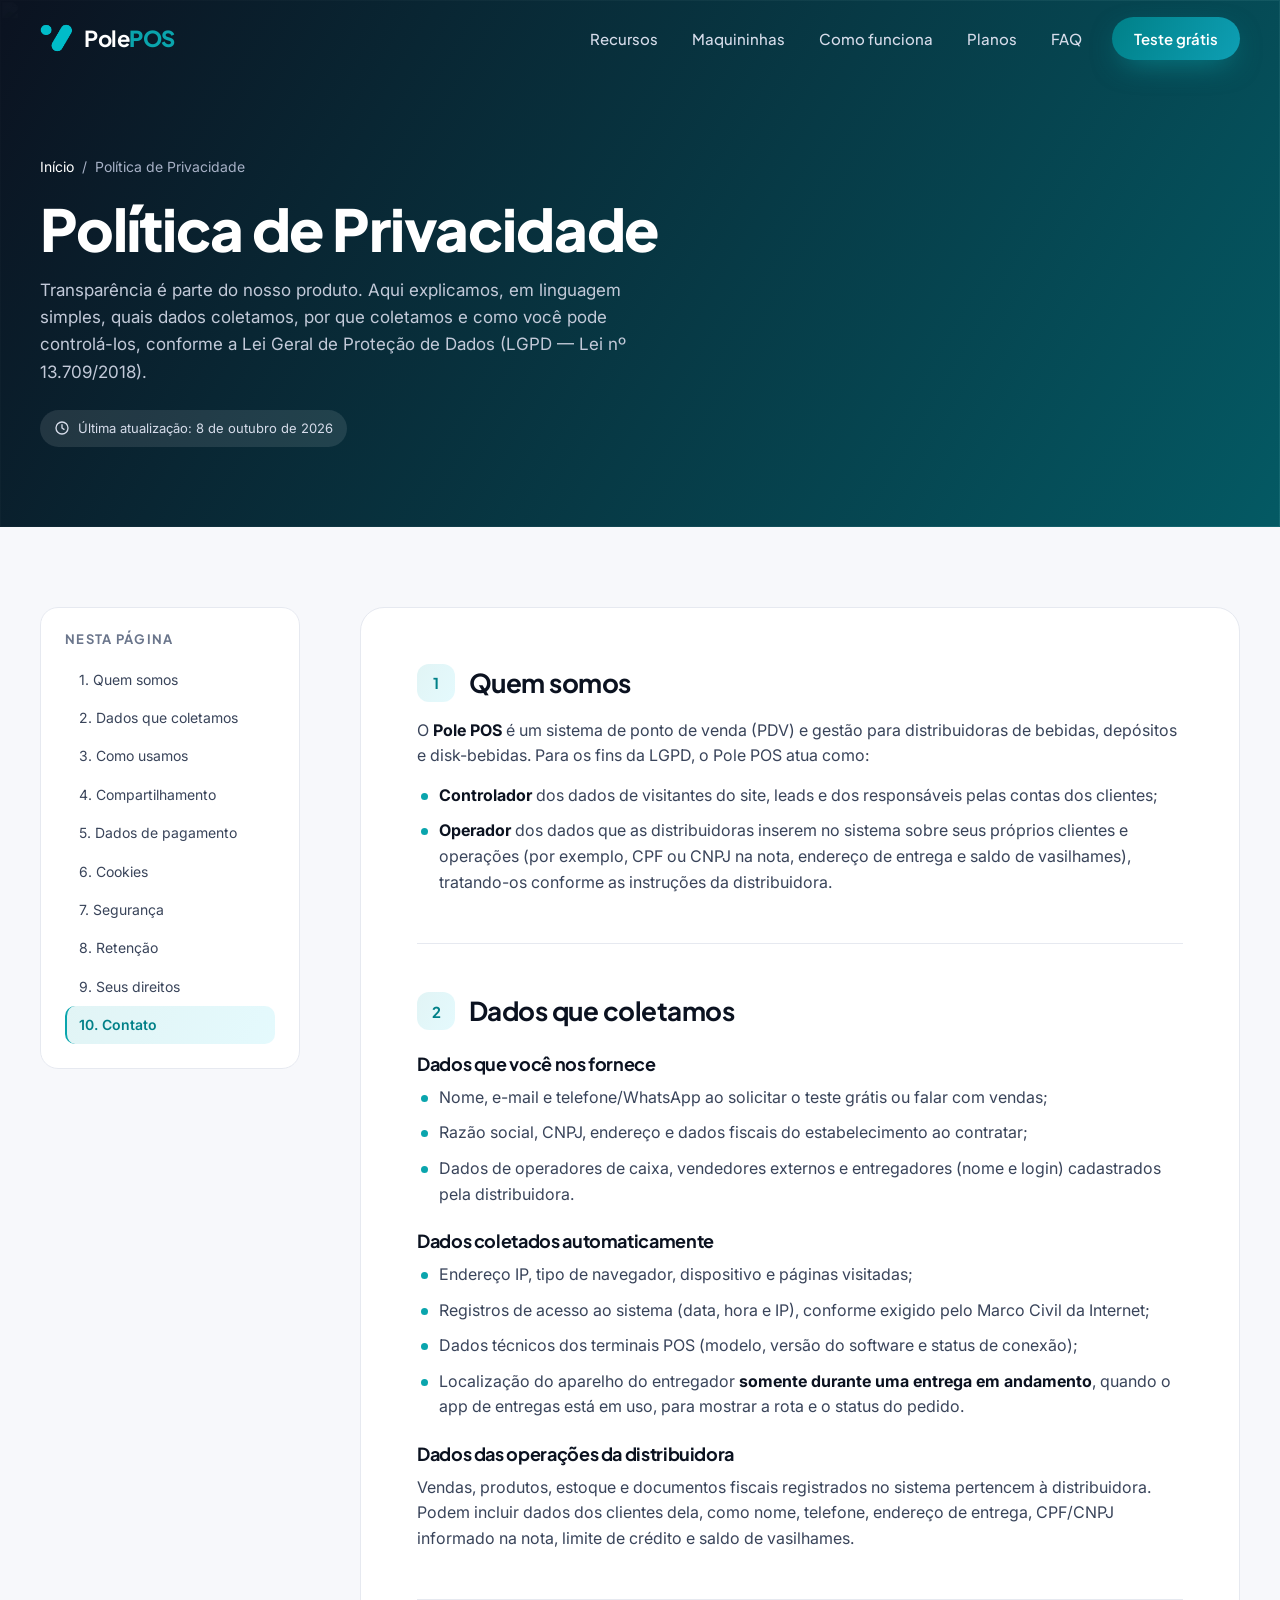
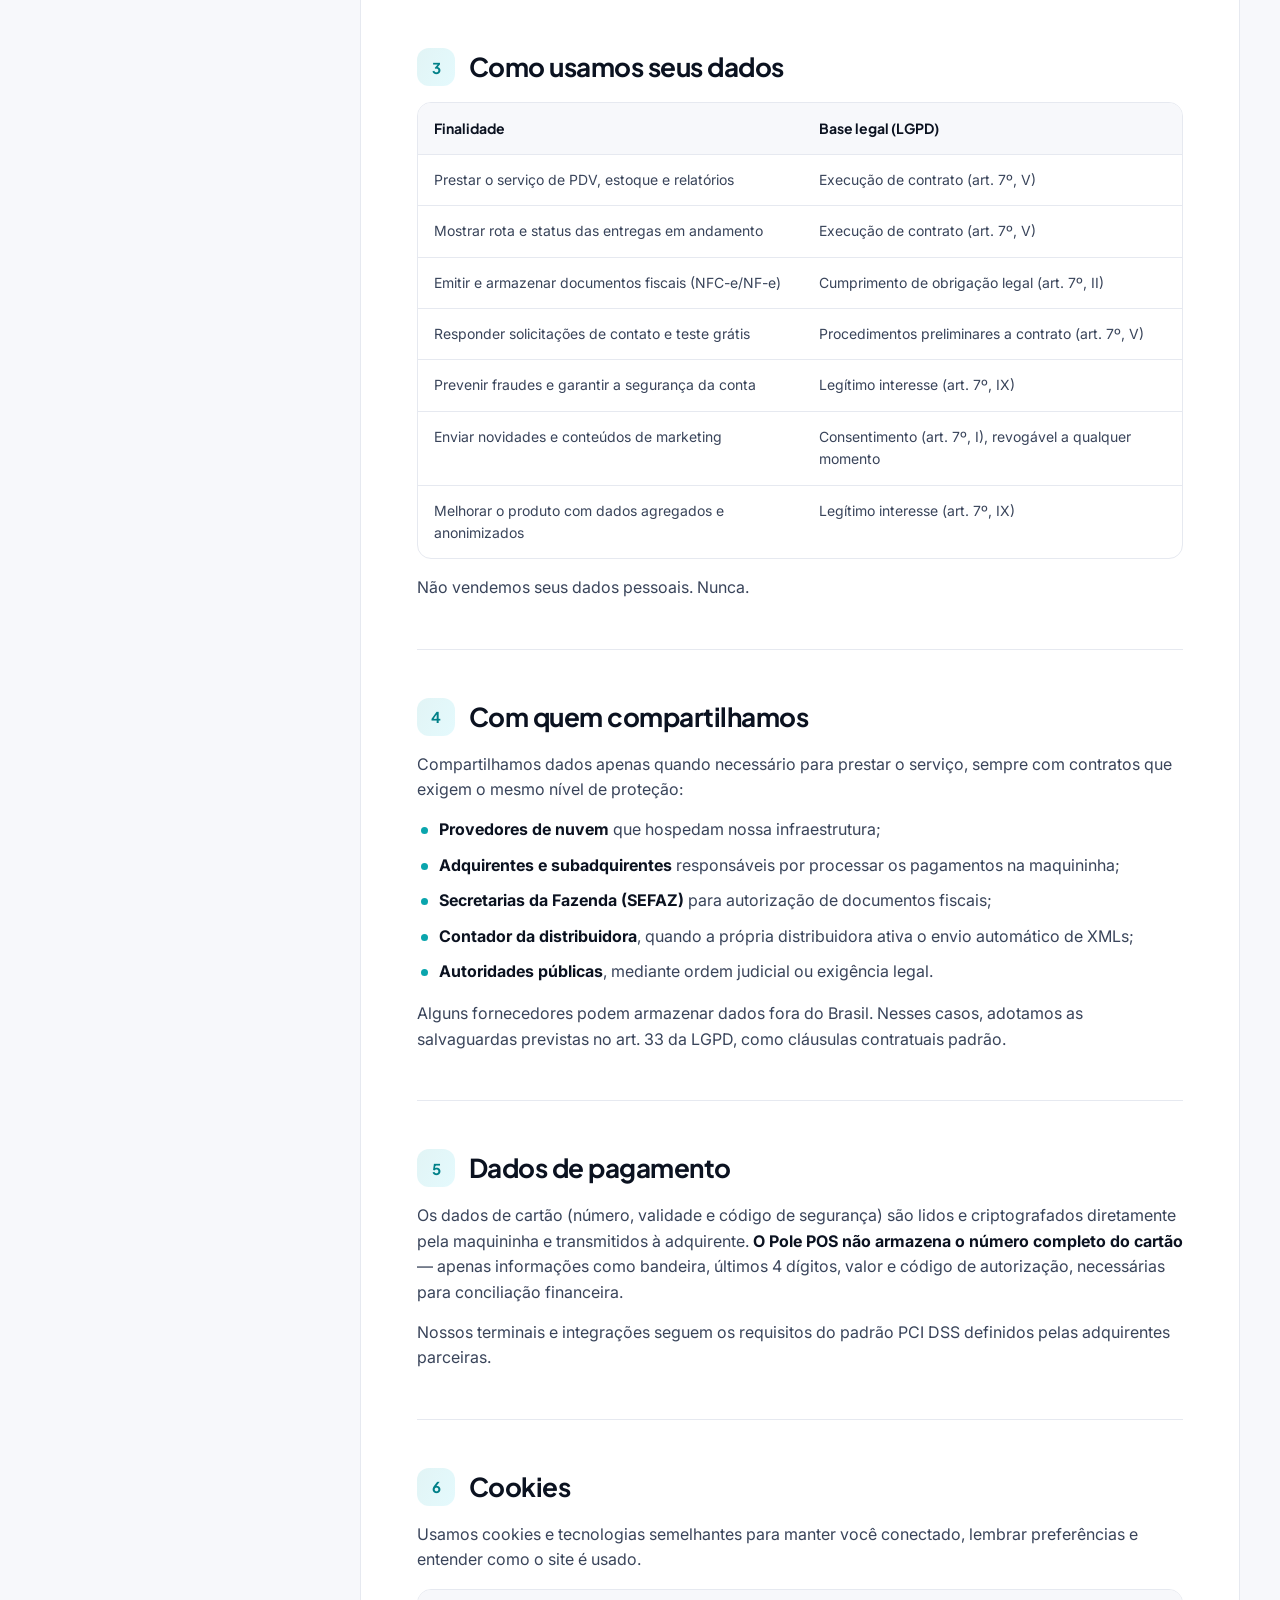
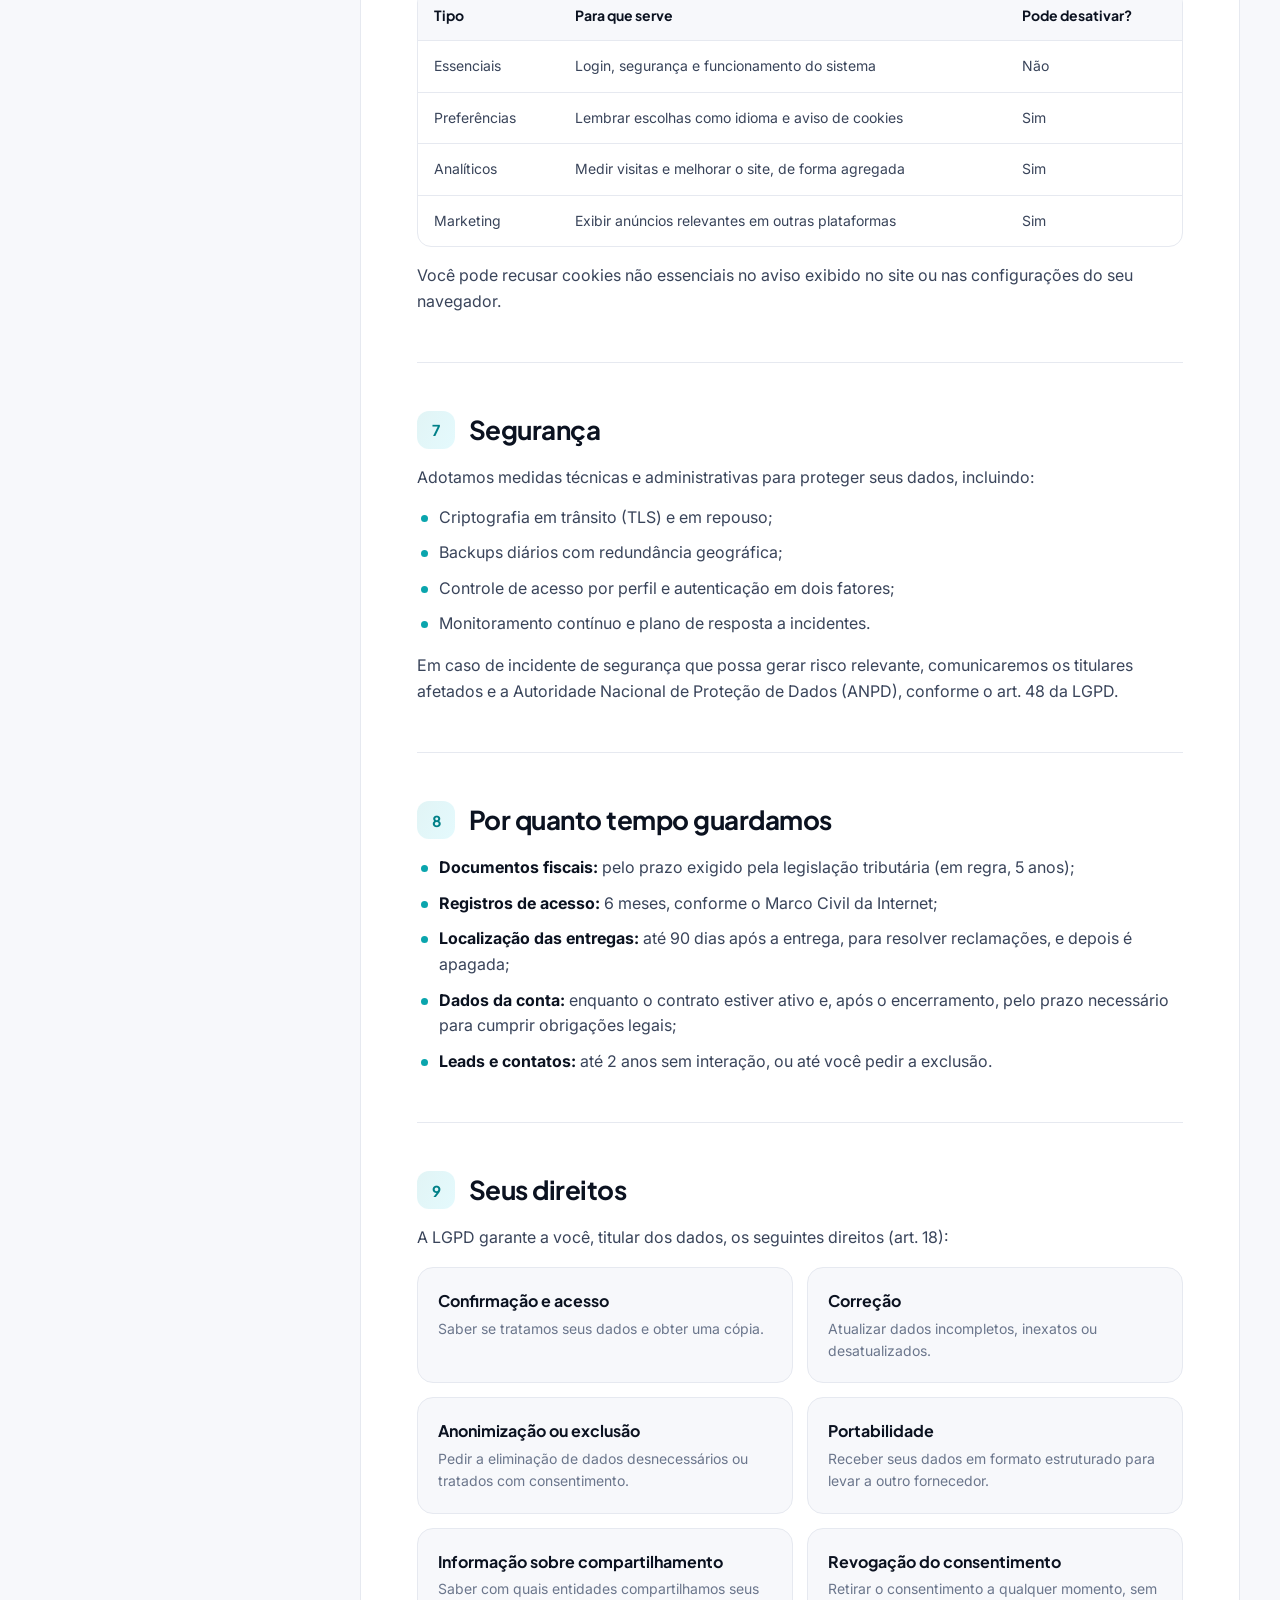
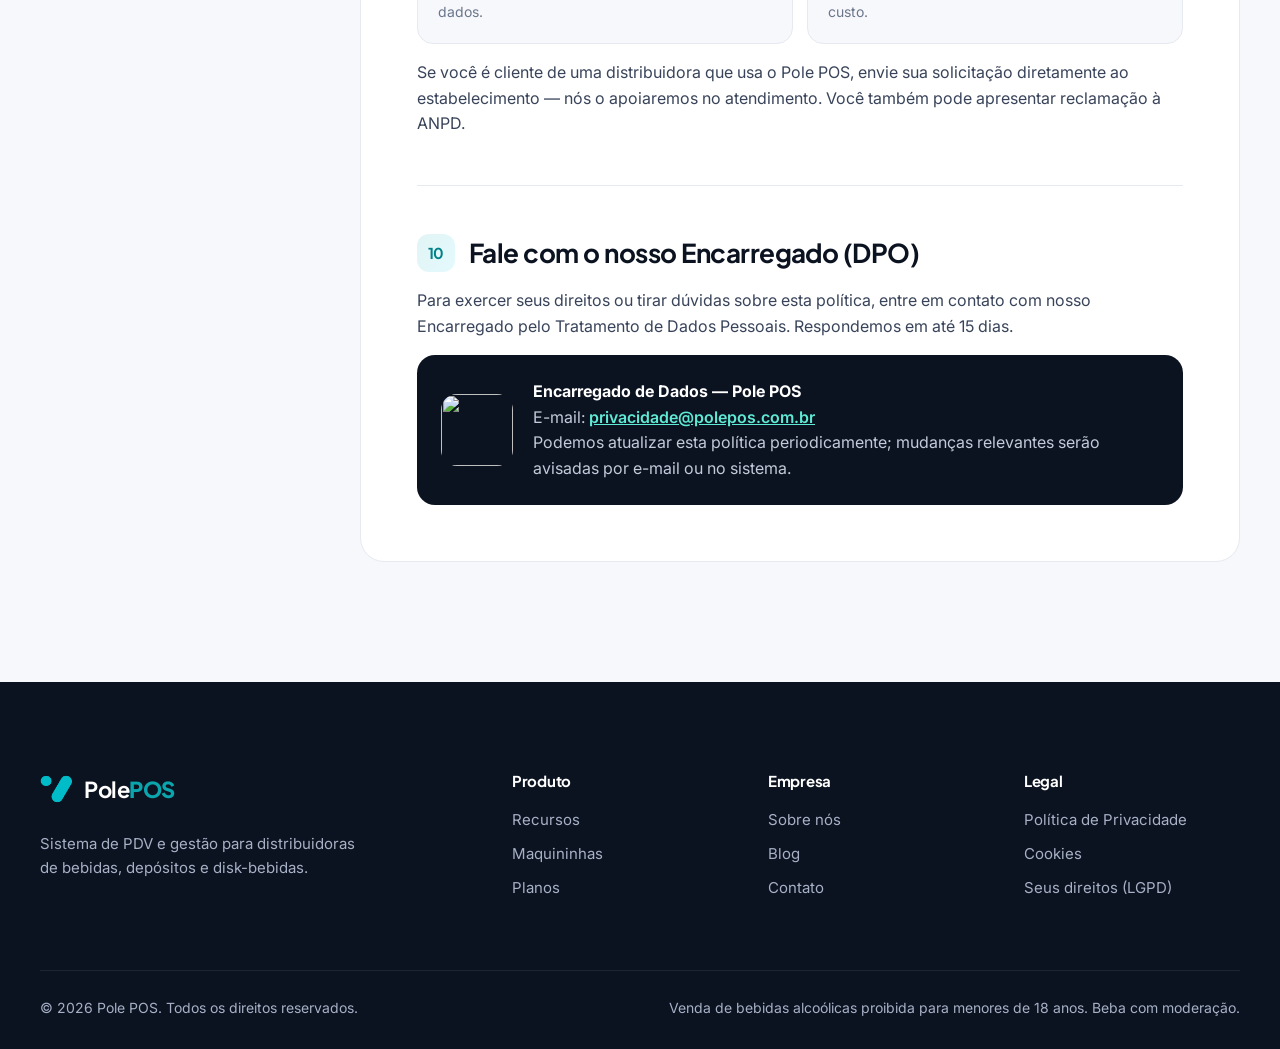
==== commit b644b963: "Foco em distribuidoras de bebidas e logo oficial - Conteúdo reescrito para distribuidoras, depósitos" ====
--- a/privacidade.html
+++ b/privacidade.html
@@ -8,12 +8,14 @@
   <link rel="preconnect" href="https://fonts.googleapis.com">
   <link rel="preconnect" href="https://fonts.gstatic.com" crossorigin>
   <link href="https://fonts.googleapis.com/css2?family=Plus+Jakarta+Sans:wght@400;500;600;700;800&family=Inter:wght@400;500;600&display=swap" rel="stylesheet">
+  <link rel="icon" type="image/png" href="assets/logo.png">
+  <link rel="apple-touch-icon" href="assets/logo.png">
   <link rel="stylesheet" href="css/style.css">
 </head>
 <body class="page-legal">
 
   <div class="loader" id="loader" aria-hidden="true">
-    <div class="loader__logo"><span class="logo-mark"></span><span>Pole<b>POS</b></span></div>
+    <div class="loader__logo"><img src="assets/logo.png" alt="" class="logo-mark" width="34" height="34"><span>Pole<b>POS</b></span></div>
     <div class="loader__bar"><span></span></div>
   </div>
 
@@ -22,7 +24,7 @@
   <header class="header" id="header">
     <div class="container header__inner">
       <a href="index.html" class="logo" aria-label="Pole POS — página inicial">
-        <span class="logo-mark"></span>
+        <img src="assets/logo.png" alt="" class="logo-mark" width="34" height="34">
         <span>Pole<b>POS</b></span>
       </a>
       <nav class="nav" id="nav" aria-label="Navegação principal">
@@ -74,10 +76,10 @@
         <article class="legal__content reveal" data-delay="100">
           <section id="controlador">
             <h2><span class="num">1</span> Quem somos</h2>
-            <p>O <strong>Pole POS</strong> é um sistema de ponto de venda (PDV) e gestão para lojas de conveniência, mercearias e lojas de posto. Para os fins da LGPD, o Pole POS atua como:</p>
+            <p>O <strong>Pole POS</strong> é um sistema de ponto de venda (PDV) e gestão para distribuidoras de bebidas, depósitos e disk-bebidas. Para os fins da LGPD, o Pole POS atua como:</p>
             <ul>
               <li><strong>Controlador</strong> dos dados de visitantes do site, leads e dos responsáveis pelas contas dos clientes;</li>
-              <li><strong>Operador</strong> dos dados que os lojistas inserem no sistema sobre seus próprios clientes e operações (por exemplo, CPF na nota), tratando-os conforme as instruções do lojista.</li>
+              <li><strong>Operador</strong> dos dados que as distribuidoras inserem no sistema sobre seus próprios clientes e operações (por exemplo, CPF ou CNPJ na nota, endereço de entrega e saldo de vasilhames), tratando-os conforme as instruções da distribuidora.</li>
             </ul>
           </section>
 
@@ -87,16 +89,17 @@
             <ul>
               <li>Nome, e-mail e telefone/WhatsApp ao solicitar o teste grátis ou falar com vendas;</li>
               <li>Razão social, CNPJ, endereço e dados fiscais do estabelecimento ao contratar;</li>
-              <li>Dados de operadores do caixa (nome e login) cadastrados pelo lojista.</li>
+              <li>Dados de operadores de caixa, vendedores externos e entregadores (nome e login) cadastrados pela distribuidora.</li>
             </ul>
             <h3>Dados coletados automaticamente</h3>
             <ul>
               <li>Endereço IP, tipo de navegador, dispositivo e páginas visitadas;</li>
               <li>Registros de acesso ao sistema (data, hora e IP), conforme exigido pelo Marco Civil da Internet;</li>
-              <li>Dados técnicos dos terminais POS (modelo, versão do software e status de conexão).</li>
-            </ul>
-            <h3>Dados das operações da loja</h3>
-            <p>Vendas, produtos, estoque e documentos fiscais registrados no sistema pertencem ao lojista. Eventualmente podem incluir o CPF do consumidor final, quando informado na nota fiscal.</p>
+              <li>Dados técnicos dos terminais POS (modelo, versão do software e status de conexão);</li>
+              <li>Localização do aparelho do entregador <strong>somente durante uma entrega em andamento</strong>, quando o app de entregas está em uso, para mostrar a rota e o status do pedido.</li>
+            </ul>
+            <h3>Dados das operações da distribuidora</h3>
+            <p>Vendas, produtos, estoque e documentos fiscais registrados no sistema pertencem à distribuidora. Podem incluir dados dos clientes dela, como nome, telefone, endereço de entrega, CPF/CNPJ informado na nota, limite de crédito e saldo de vasilhames.</p>
           </section>
 
           <section id="finalidade">
@@ -106,7 +109,8 @@
                 <thead><tr><th>Finalidade</th><th>Base legal (LGPD)</th></tr></thead>
                 <tbody>
                   <tr><td>Prestar o serviço de PDV, estoque e relatórios</td><td>Execução de contrato (art. 7º, V)</td></tr>
-                  <tr><td>Emitir e armazenar documentos fiscais (NFC-e/SAT)</td><td>Cumprimento de obrigação legal (art. 7º, II)</td></tr>
+                  <tr><td>Mostrar rota e status das entregas em andamento</td><td>Execução de contrato (art. 7º, V)</td></tr>
+                  <tr><td>Emitir e armazenar documentos fiscais (NFC-e/NF-e)</td><td>Cumprimento de obrigação legal (art. 7º, II)</td></tr>
                   <tr><td>Responder solicitações de contato e teste grátis</td><td>Procedimentos preliminares a contrato (art. 7º, V)</td></tr>
                   <tr><td>Prevenir fraudes e garantir a segurança da conta</td><td>Legítimo interesse (art. 7º, IX)</td></tr>
                   <tr><td>Enviar novidades e conteúdos de marketing</td><td>Consentimento (art. 7º, I), revogável a qualquer momento</td></tr>
@@ -124,7 +128,7 @@
               <li><strong>Provedores de nuvem</strong> que hospedam nossa infraestrutura;</li>
               <li><strong>Adquirentes e subadquirentes</strong> responsáveis por processar os pagamentos na maquininha;</li>
               <li><strong>Secretarias da Fazenda (SEFAZ)</strong> para autorização de documentos fiscais;</li>
-              <li><strong>Contador do lojista</strong>, quando o próprio lojista ativa o envio automático de XMLs;</li>
+              <li><strong>Contador da distribuidora</strong>, quando a própria distribuidora ativa o envio automático de XMLs;</li>
               <li><strong>Autoridades públicas</strong>, mediante ordem judicial ou exigência legal.</li>
             </ul>
             <p>Alguns fornecedores podem armazenar dados fora do Brasil. Nesses casos, adotamos as salvaguardas previstas no art. 33 da LGPD, como cláusulas contratuais padrão.</p>
@@ -170,6 +174,7 @@
             <ul>
               <li><strong>Documentos fiscais:</strong> pelo prazo exigido pela legislação tributária (em regra, 5 anos);</li>
               <li><strong>Registros de acesso:</strong> 6 meses, conforme o Marco Civil da Internet;</li>
+              <li><strong>Localização das entregas:</strong> até 90 dias após a entrega, para resolver reclamações, e depois é apagada;</li>
               <li><strong>Dados da conta:</strong> enquanto o contrato estiver ativo e, após o encerramento, pelo prazo necessário para cumprir obrigações legais;</li>
               <li><strong>Leads e contatos:</strong> até 2 anos sem interação, ou até você pedir a exclusão.</li>
             </ul>
@@ -186,7 +191,7 @@
               <div class="right-card"><strong>Informação sobre compartilhamento</strong><p>Saber com quais entidades compartilhamos seus dados.</p></div>
               <div class="right-card"><strong>Revogação do consentimento</strong><p>Retirar o consentimento a qualquer momento, sem custo.</p></div>
             </div>
-            <p style="margin-top:16px">Se você é consumidor de uma loja que usa o Pole POS, envie sua solicitação diretamente ao estabelecimento — nós o apoiaremos no atendimento. Você também pode apresentar reclamação à ANPD.</p>
+            <p style="margin-top:16px">Se você é cliente de uma distribuidora que usa o Pole POS, envie sua solicitação diretamente ao estabelecimento — nós o apoiaremos no atendimento. Você também pode apresentar reclamação à ANPD.</p>
           </section>
 
           <section id="contato-dpo">
@@ -209,8 +214,8 @@
   <footer class="footer">
     <div class="container footer__grid">
       <div class="footer__brand">
-        <a href="index.html" class="logo logo--light"><span class="logo-mark"></span><span>Pole<b>POS</b></span></a>
-        <p>Sistema de PDV e gestão para conveniências, mercearias e lojas de posto.</p>
+        <a href="index.html" class="logo logo--light"><img src="assets/logo.png" alt="" class="logo-mark" width="34" height="34"><span>Pole<b>POS</b></span></a>
+        <p>Sistema de PDV e gestão para distribuidoras de bebidas, depósitos e disk-bebidas.</p>
       </div>
       <div>
         <h4>Produto</h4>
@@ -227,7 +232,7 @@
     </div>
     <div class="container footer__bottom">
       <span>© <span id="year"></span> Pole POS. Todos os direitos reservados.</span>
-      <span>Feito com cuidado para o varejo brasileiro.</span>
+      <span>Venda de bebidas alcoólicas proibida para menores de 18 anos. Beba com moderação.</span>
     </div>
   </footer>
 
--- a/css/style.css
+++ b/css/style.css
@@ -12,14 +12,14 @@
   --bg: #f7f8fb;
   --white: #ffffff;
 
-  --primary: #10b981;
-  --primary-600: #059669;
+  --primary: #0aa5ad;
+  --primary-600: #008088;
   --accent: #22d3ee;
-  --lime: #a3e635;
+  --lime: #5eead4;
   --warn: #f59e0b;
 
-  --grad: linear-gradient(120deg, var(--primary) 0%, var(--accent) 100%);
-  --grad-soft: linear-gradient(120deg, rgba(16,185,129,.12), rgba(34,211,238,.12));
+  --grad: linear-gradient(120deg, var(--primary-600) 0%, #0e9fb4 100%);
+  --grad-soft: linear-gradient(120deg, rgba(10,165,173,.12), rgba(34,211,238,.12));
 
   --radius: 20px;
   --radius-sm: 12px;
@@ -97,7 +97,7 @@
 .cursor-glow {
   position: fixed; top: 0; left: 0; width: 420px; height: 420px;
   border-radius: 50%; pointer-events: none; z-index: 0;
-  background: radial-gradient(circle, rgba(16,185,129,.12), transparent 65%);
+  background: radial-gradient(circle, rgba(10,165,173,.12), transparent 65%);
   transform: translate(-50%, -50%);
   transition: opacity .3s;
   opacity: 0;
@@ -109,16 +109,20 @@
 .logo b { color: var(--primary); font-weight: 800; }
 .logo--light { color: #fff; }
 .logo-mark {
-  width: 32px; height: 32px; border-radius: 10px;
-  background: var(--grad);
-  position: relative; flex-shrink: 0;
-  box-shadow: 0 6px 18px -6px rgba(16,185,129,.7);
-}
-.logo-mark::before {
-  content: ""; position: absolute; left: 9px; top: 7px; width: 5px; height: 18px; border-radius: 3px; background: #fff;
-}
-.logo-mark::after {
-  content: ""; position: absolute; left: 9px; top: 7px; width: 14px; height: 11px; border-radius: 3px 6px 6px 3px; border: 4px solid #fff; border-left: 0;
+  width: 34px; height: 34px; flex-shrink: 0;
+  object-fit: contain;
+  transition: transform .5s var(--ease), width .4s var(--ease), height .4s var(--ease);
+}
+.logo:hover .logo-mark { transform: rotate(-10deg) scale(1.06); }
+.header.is-scrolled .logo-mark { width: 30px; height: 30px; }
+/* Em fundos escuros o teal original perde contraste: clareia um pouco */
+.logo--light .logo-mark,
+.loader .logo-mark,
+.page-legal .header:not(.is-scrolled) .logo-mark { filter: brightness(1.45) saturate(1.1); }
+.loader .logo-mark { width: 44px; height: 44px; animation: logoPulse 1.4s var(--ease) infinite; }
+@keyframes logoPulse {
+  0%, 100% { transform: scale(1); }
+  50% { transform: scale(1.1) rotate(-6deg); }
 }
 
 /* ---------- Buttons ---------- */
@@ -133,14 +137,14 @@
 .btn--sm { padding: 9px 16px; font-size: 14px; }
 .btn--block { width: 100%; }
 
-.btn--primary { background: var(--grad); color: #fff; box-shadow: 0 10px 30px -10px rgba(16,185,129,.7); }
+.btn--primary { background: var(--grad); color: #fff; box-shadow: 0 10px 30px -10px rgba(10,165,173,.7); }
 .btn--primary::after {
   content: ""; position: absolute; inset: 0;
   background: linear-gradient(120deg, transparent 30%, rgba(255,255,255,.35) 50%, transparent 70%);
   transform: translateX(-100%);
   transition: transform .8s var(--ease);
 }
-.btn--primary:hover { transform: translateY(-2px); box-shadow: 0 16px 40px -12px rgba(16,185,129,.8); }
+.btn--primary:hover { transform: translateY(-2px); box-shadow: 0 16px 40px -12px rgba(10,165,173,.8); }
 .btn--primary:hover::after { transform: translateX(100%); }
 .btn--primary svg { transition: transform .35s var(--ease); }
 .btn--primary:hover svg { transform: translateX(4px); }
@@ -216,7 +220,7 @@
 }
 .hero__bg { position: absolute; inset: 0; z-index: -1; }
 .blob { position: absolute; border-radius: 50%; filter: blur(80px); opacity: .55; animation: float 14s ease-in-out infinite; }
-.blob--1 { width: 520px; height: 520px; background: rgba(16,185,129,.35); top: -120px; right: -100px; }
+.blob--1 { width: 520px; height: 520px; background: rgba(10,165,173,.35); top: -120px; right: -100px; }
 .blob--2 { width: 420px; height: 420px; background: rgba(34,211,238,.3); bottom: -80px; left: -120px; animation-delay: -7s; }
 @keyframes float {
   0%, 100% { transform: translate(0, 0) scale(1); }
@@ -240,10 +244,10 @@
   background: #fff; border: 1px solid var(--line); box-shadow: var(--shadow-sm);
   font: 600 13px var(--font-head); color: var(--ink);
 }
-.badge__dot { width: 8px; height: 8px; border-radius: 50%; background: var(--primary); box-shadow: 0 0 0 0 rgba(16,185,129,.6); animation: ping 2s infinite; }
+.badge__dot { width: 8px; height: 8px; border-radius: 50%; background: var(--primary); box-shadow: 0 0 0 0 rgba(10,165,173,.6); animation: ping 2s infinite; }
 @keyframes ping {
-  0% { box-shadow: 0 0 0 0 rgba(16,185,129,.6); }
-  80%, 100% { box-shadow: 0 0 0 10px rgba(16,185,129,0); }
+  0% { box-shadow: 0 0 0 0 rgba(10,165,173,.6); }
+  80%, 100% { box-shadow: 0 0 0 10px rgba(10,165,173,0); }
 }
 
 .hero__title { font-size: clamp(38px, 5.4vw, 66px); font-weight: 800; margin: 22px 0 22px; }
@@ -380,7 +384,7 @@
 .showcase { background: var(--ink); overflow: hidden; }
 .showcase::before {
   content: ""; position: absolute; width: 700px; height: 700px; border-radius: 50%;
-  background: radial-gradient(circle, rgba(16,185,129,.22), transparent 65%);
+  background: radial-gradient(circle, rgba(10,165,173,.22), transparent 65%);
   top: -200px; right: -200px;
 }
 .showcase__inner { display: grid; grid-template-columns: 1fr 1.15fr; gap: 70px; align-items: center; position: relative; }
@@ -393,7 +397,7 @@
 .check-list li { position: relative; padding-left: 34px; color: #d6dcea; margin-bottom: 14px; }
 .check-list li::before {
   content: ""; position: absolute; left: 0; top: 2px; width: 22px; height: 22px; border-radius: 50%;
-  background: rgba(16,185,129,.18) url("data:image/svg+xml,%3Csvg xmlns='http://www.w3.org/2000/svg' viewBox='0 0 24 24'%3E%3Cpath d='M20 6 9 17l-5-5' fill='none' stroke='%2310b981' stroke-width='3' stroke-linecap='round' stroke-linejoin='round'/%3E%3C/svg%3E") center / 13px no-repeat;
+  background: rgba(10,165,173,.18) url("data:image/svg+xml,%3Csvg xmlns='http://www.w3.org/2000/svg' viewBox='0 0 24 24'%3E%3Cpath d='M20 6 9 17l-5-5' fill='none' stroke='%230aa5ad' stroke-width='3' stroke-linecap='round' stroke-linejoin='round'/%3E%3C/svg%3E") center / 13px no-repeat;
 }
 
 .dashboard {
@@ -413,7 +417,7 @@
 .kpi small { color: #8590a6; font-size: 12px; display: block; }
 .kpi strong { display: block; color: #fff; font-size: 20px; margin: 4px 0 2px; transition: opacity .3s; }
 .kpi em { font-size: 12px; font-weight: 700; }
-.kpi .up { color: #34d399; }
+.kpi .up { color: #2dd4bf; }
 .kpi .down { color: #f87171; font-style: normal; }
 .kpi.is-swapping strong, .kpi.is-swapping small, .kpi.is-swapping em { opacity: 0; }
 
@@ -435,7 +439,7 @@
 }
 
 .top-products { display: grid; gap: 12px; }
-.tp { display: grid; grid-template-columns: 160px 1fr; align-items: center; gap: 14px; font-size: 13px; color: #c3cad9; }
+.tp { display: grid; grid-template-columns: 190px 1fr; align-items: center; gap: 14px; font-size: 13px; color: #c3cad9; }
 .tp__bar { height: 8px; background: var(--ink-3); border-radius: 8px; overflow: hidden; }
 .tp__bar i { display: block; height: 100%; width: 0; background: var(--grad); border-radius: 8px; transition: width 1.4s var(--ease); }
 .dashboard.is-visible .tp__bar i { width: var(--w); }
@@ -465,10 +469,10 @@
 .stats { position: relative; padding: 110px 0; overflow: hidden; color: #fff; }
 .stats__bg { position: absolute; inset: 0; z-index: -1; background: var(--ink); }
 .stats__bg img { width: 100%; height: 130%; object-fit: cover; opacity: .28; will-change: transform; }
-.stats__bg::after { content: ""; position: absolute; inset: 0; background: linear-gradient(120deg, rgba(5,150,105,.75), rgba(11,18,32,.9)); }
+.stats__bg::after { content: ""; position: absolute; inset: 0; background: linear-gradient(120deg, rgba(0,128,136,.75), rgba(11,18,32,.9)); }
 .stats__grid { display: grid; grid-template-columns: repeat(4, 1fr); gap: 30px; text-align: center; }
 .stat strong { display: block; font: 800 clamp(40px, 5vw, 60px) var(--font-head); letter-spacing: -.03em; color: #fff; }
-.stat > span { color: #c7f9e4; font-size: 15px; }
+.stat > span { color: #ccfbf1; font-size: 15px; }
 
 /* ---------- Steps ---------- */
 .steps__wrap { position: relative; display: grid; grid-template-columns: repeat(3, 1fr); gap: 34px; }
@@ -534,17 +538,17 @@
 .plan li { position: relative; padding-left: 30px; font-size: 15px; }
 .plan li::before {
   content: ""; position: absolute; left: 0; top: 3px; width: 20px; height: 20px; border-radius: 50%;
-  background: var(--grad-soft) url("data:image/svg+xml,%3Csvg xmlns='http://www.w3.org/2000/svg' viewBox='0 0 24 24'%3E%3Cpath d='M20 6 9 17l-5-5' fill='none' stroke='%23059669' stroke-width='3' stroke-linecap='round' stroke-linejoin='round'/%3E%3C/svg%3E") center / 12px no-repeat;
+  background: var(--grad-soft) url("data:image/svg+xml,%3Csvg xmlns='http://www.w3.org/2000/svg' viewBox='0 0 24 24'%3E%3Cpath d='M20 6 9 17l-5-5' fill='none' stroke='%23008088' stroke-width='3' stroke-linecap='round' stroke-linejoin='round'/%3E%3C/svg%3E") center / 12px no-repeat;
 }
 .plan--featured { background: var(--ink); border-color: var(--ink); padding: 52px 32px; box-shadow: var(--shadow-lg); }
 .plan--featured h3, .plan--featured .plan__price { color: #fff; }
 .plan--featured .plan__desc, .plan--featured .plan__price small { color: #a7b1c6; }
 .plan--featured li { color: #d6dcea; }
-.plan--featured li::before { background-color: rgba(16,185,129,.2); }
+.plan--featured li::before { background-color: rgba(10,165,173,.2); }
 .plan__badge {
   position: absolute; top: -14px; left: 50%; translate: -50% 0;
   padding: 6px 16px; border-radius: 999px; background: var(--grad); color: #fff; font: 700 12px var(--font-head);
-  box-shadow: 0 10px 20px -8px rgba(16,185,129,.7);
+  box-shadow: 0 10px 20px -8px rgba(10,165,173,.7);
 }
 
 /* ---------- Testimonials ---------- */
@@ -574,7 +578,7 @@
 .faq__img img { width: 100%; height: 100%; object-fit: cover; }
 .accordion { display: grid; gap: 14px; }
 .acc-item { background: #fff; border: 1px solid var(--line); border-radius: 16px; transition: border-color .3s, box-shadow .4s; }
-.acc-item.is-open { border-color: rgba(16,185,129,.45); box-shadow: 0 12px 30px -18px rgba(16,185,129,.5); }
+.acc-item.is-open { border-color: rgba(10,165,173,.45); box-shadow: 0 12px 30px -18px rgba(10,165,173,.5); }
 .acc-head {
   width: 100%; display: flex; justify-content: space-between; align-items: center; gap: 20px;
   padding: 22px 24px; text-align: left; font: 600 17px var(--font-head); color: var(--ink);
@@ -600,7 +604,7 @@
 }
 .cta__bg { position: absolute; inset: 0; }
 .cta__bg img { width: 100%; height: 100%; object-fit: cover; opacity: .35; }
-.cta__bg::after { content: ""; position: absolute; inset: 0; background: linear-gradient(110deg, rgba(11,18,32,.95) 30%, rgba(5,150,105,.75)); }
+.cta__bg::after { content: ""; position: absolute; inset: 0; background: linear-gradient(110deg, rgba(11,18,32,.95) 30%, rgba(0,128,136,.75)); }
 .cta__content, .cta__form { position: relative; }
 .cta__content h2 { color: #fff; font-size: clamp(30px, 3.8vw, 46px); font-weight: 800; }
 .cta__content p { color: #c3cad9; font-size: 17px; margin-top: 16px; }
@@ -687,7 +691,7 @@
 }
 .legal-hero__bg { position: absolute; inset: 0; }
 .legal-hero__bg img { width: 100%; height: 100%; object-fit: cover; opacity: .25; }
-.legal-hero__bg::after { content: ""; position: absolute; inset: 0; background: linear-gradient(120deg, rgba(11,18,32,.95), rgba(5,150,105,.65)); }
+.legal-hero__bg::after { content: ""; position: absolute; inset: 0; background: linear-gradient(120deg, rgba(11,18,32,.95), rgba(0,128,136,.65)); }
 .legal-hero .container { position: relative; }
 .legal-hero h1 { color: #fff; font-size: clamp(36px, 5vw, 58px); font-weight: 800; margin: 18px 0 14px; }
 .legal-hero p { color: #c3cad9; max-width: 640px; font-size: 17px; }
@@ -738,7 +742,7 @@
 
 .rights-grid { display: grid; grid-template-columns: repeat(2, 1fr); gap: 14px; margin-top: 16px; }
 .right-card { padding: 20px; border-radius: 16px; background: var(--bg); border: 1px solid var(--line); transition: transform .4s var(--ease), border-color .3s; }
-.right-card:hover { transform: translateY(-4px); border-color: rgba(16,185,129,.45); }
+.right-card:hover { transform: translateY(-4px); border-color: rgba(10,165,173,.45); }
 .right-card strong { display: block; margin-bottom: 4px; font-family: var(--font-head); }
 .right-card p { margin: 0; font-size: 14px; color: var(--muted); }
 
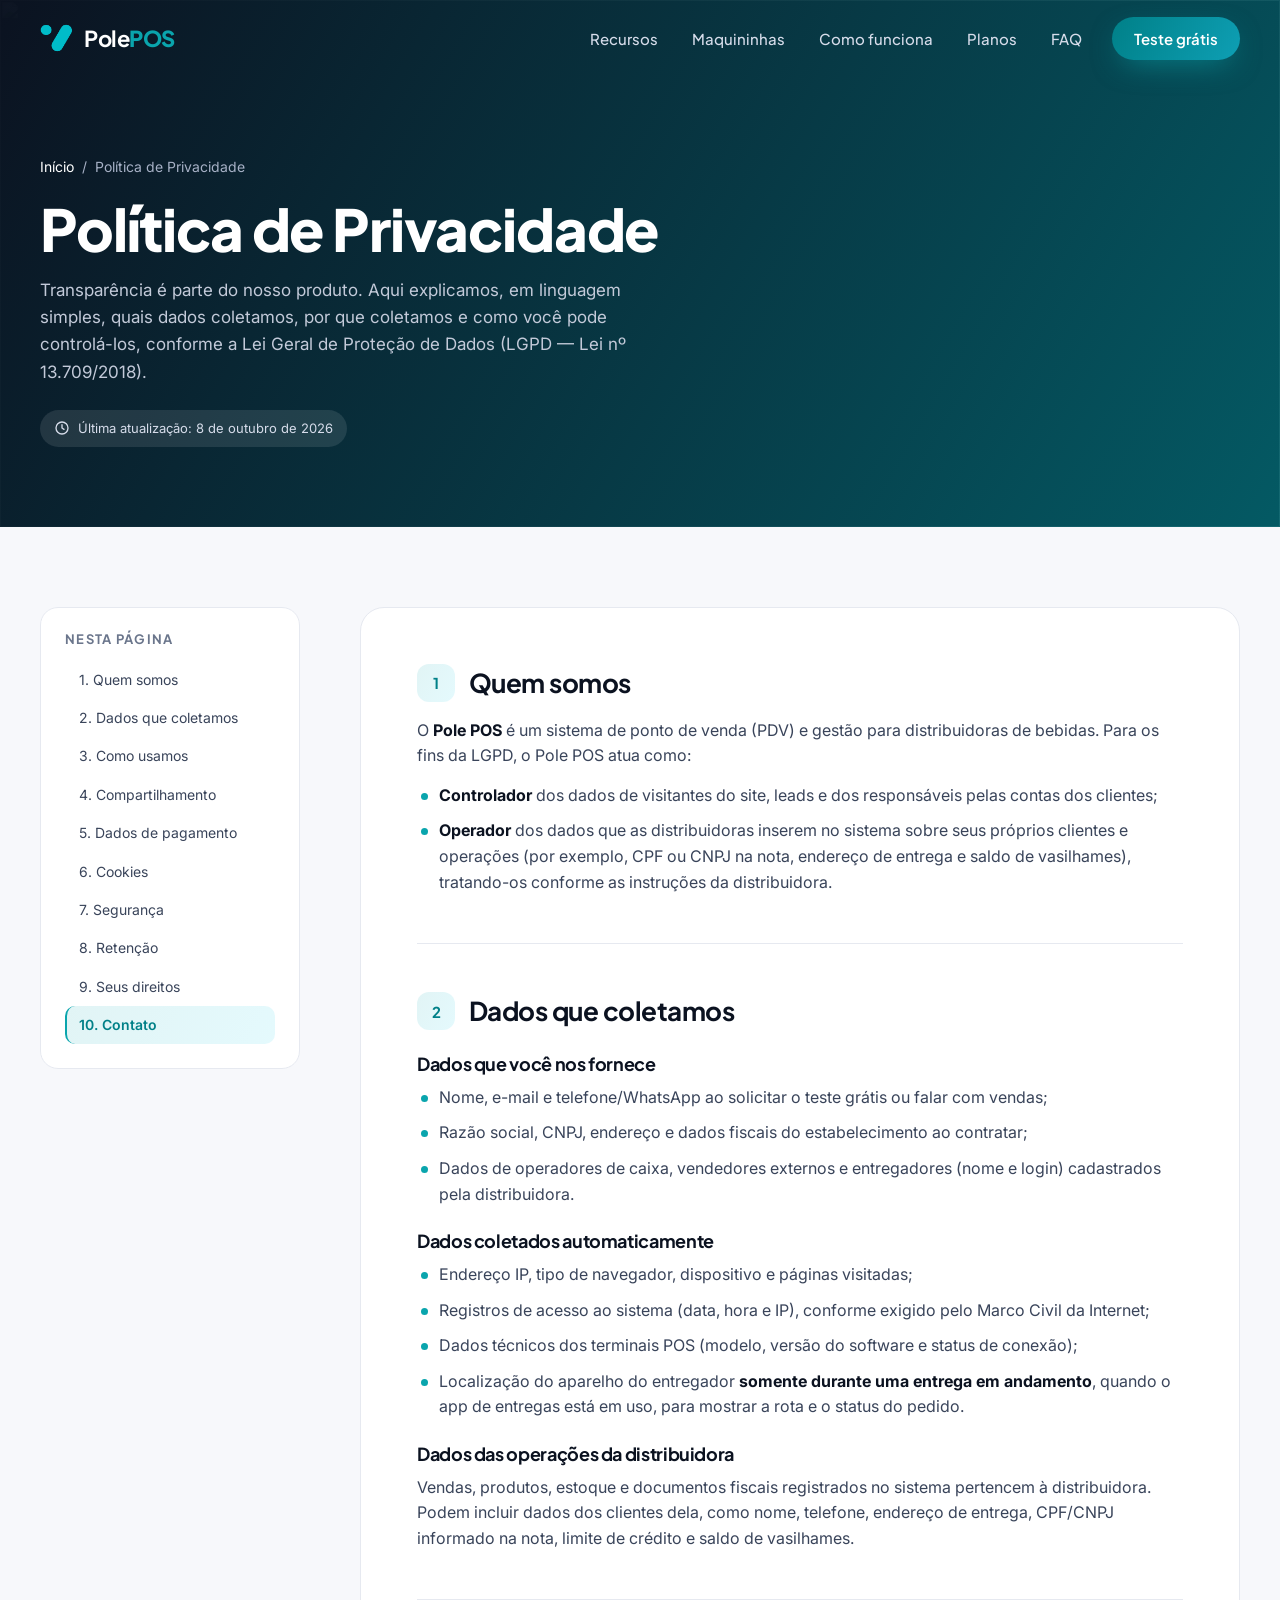
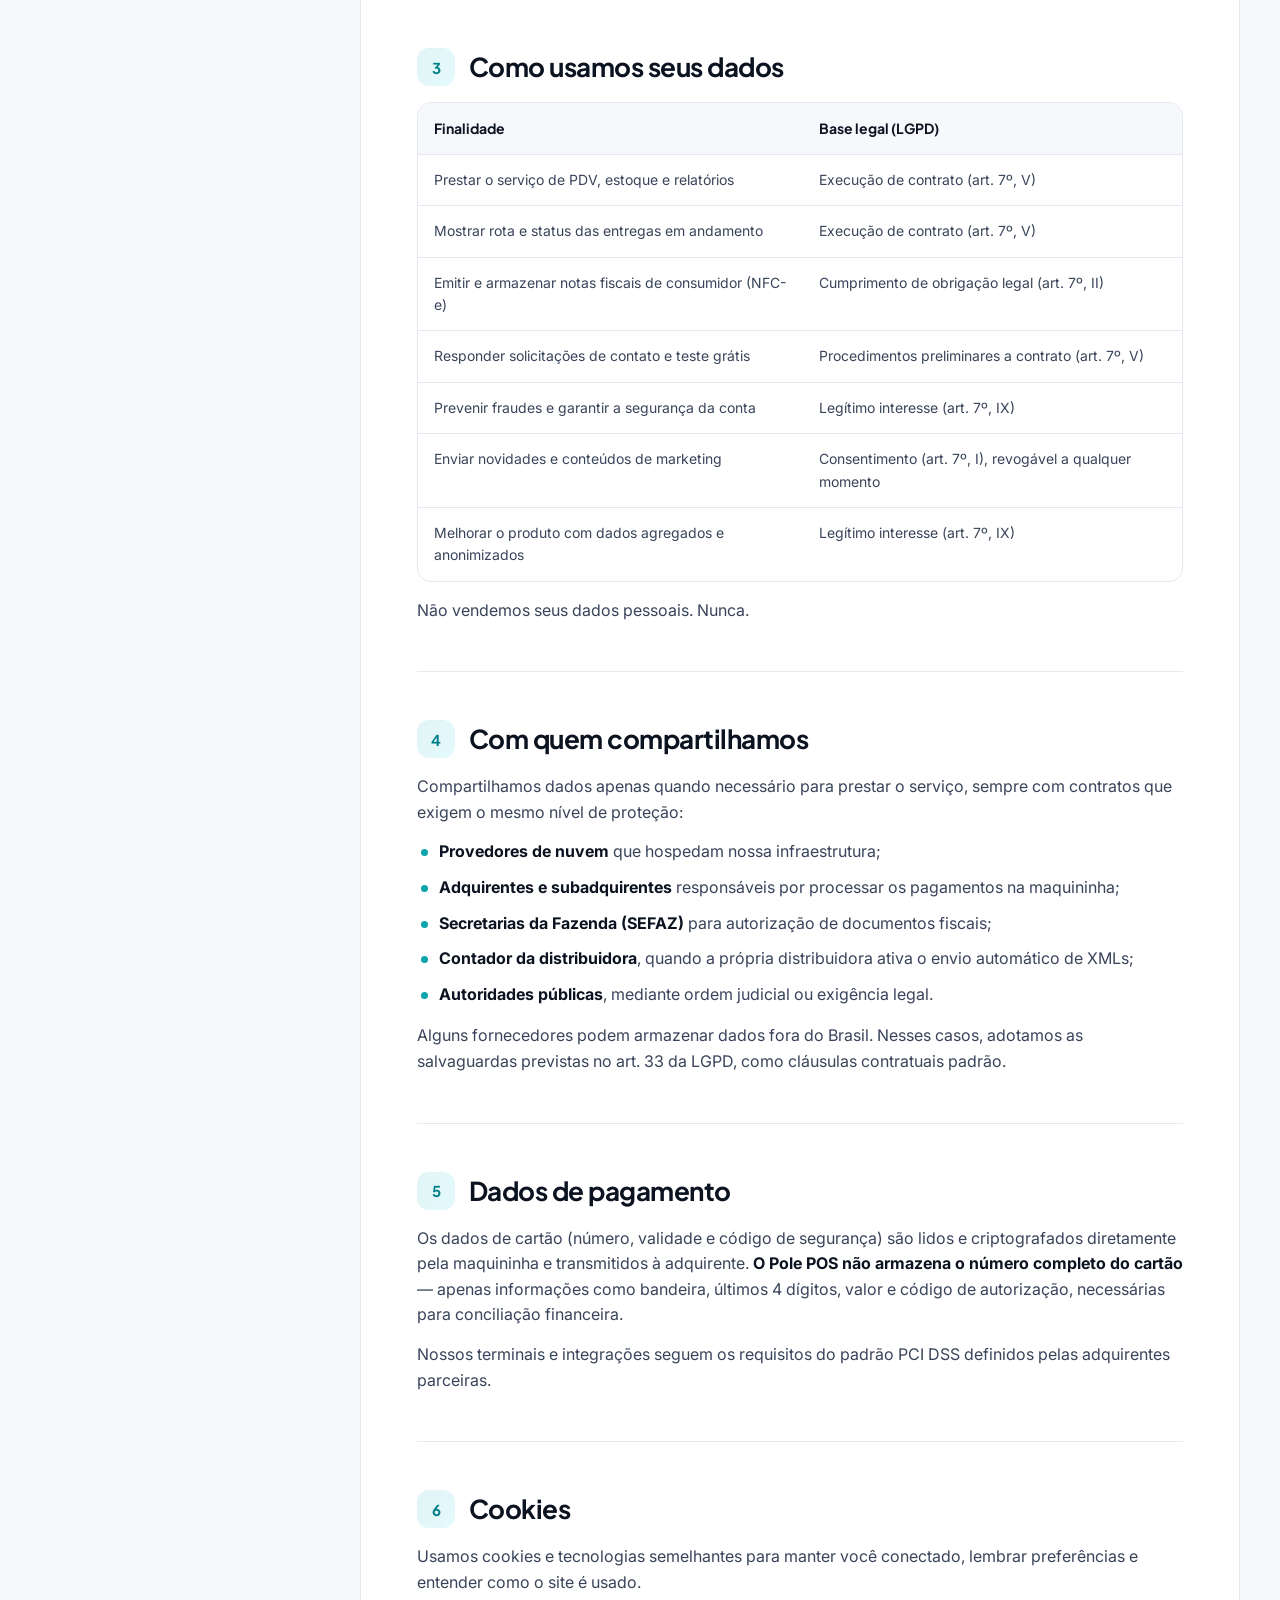
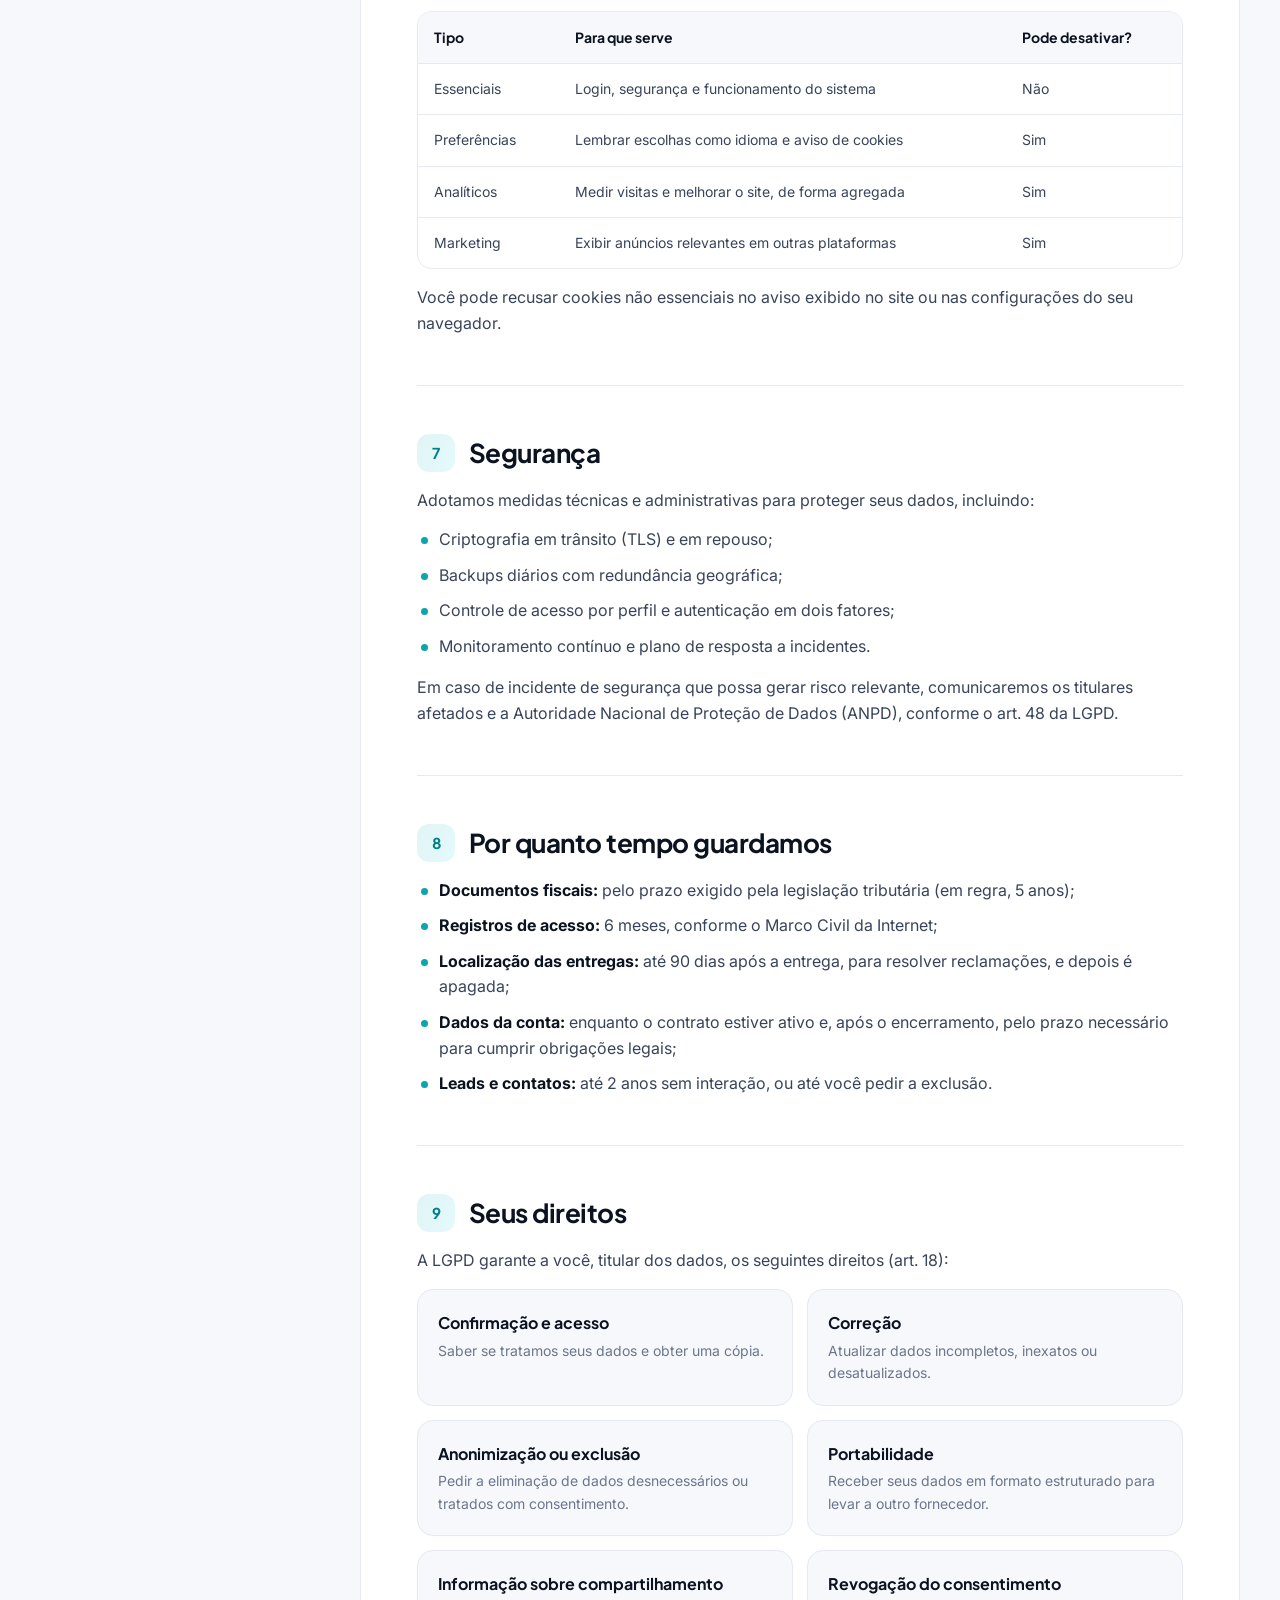
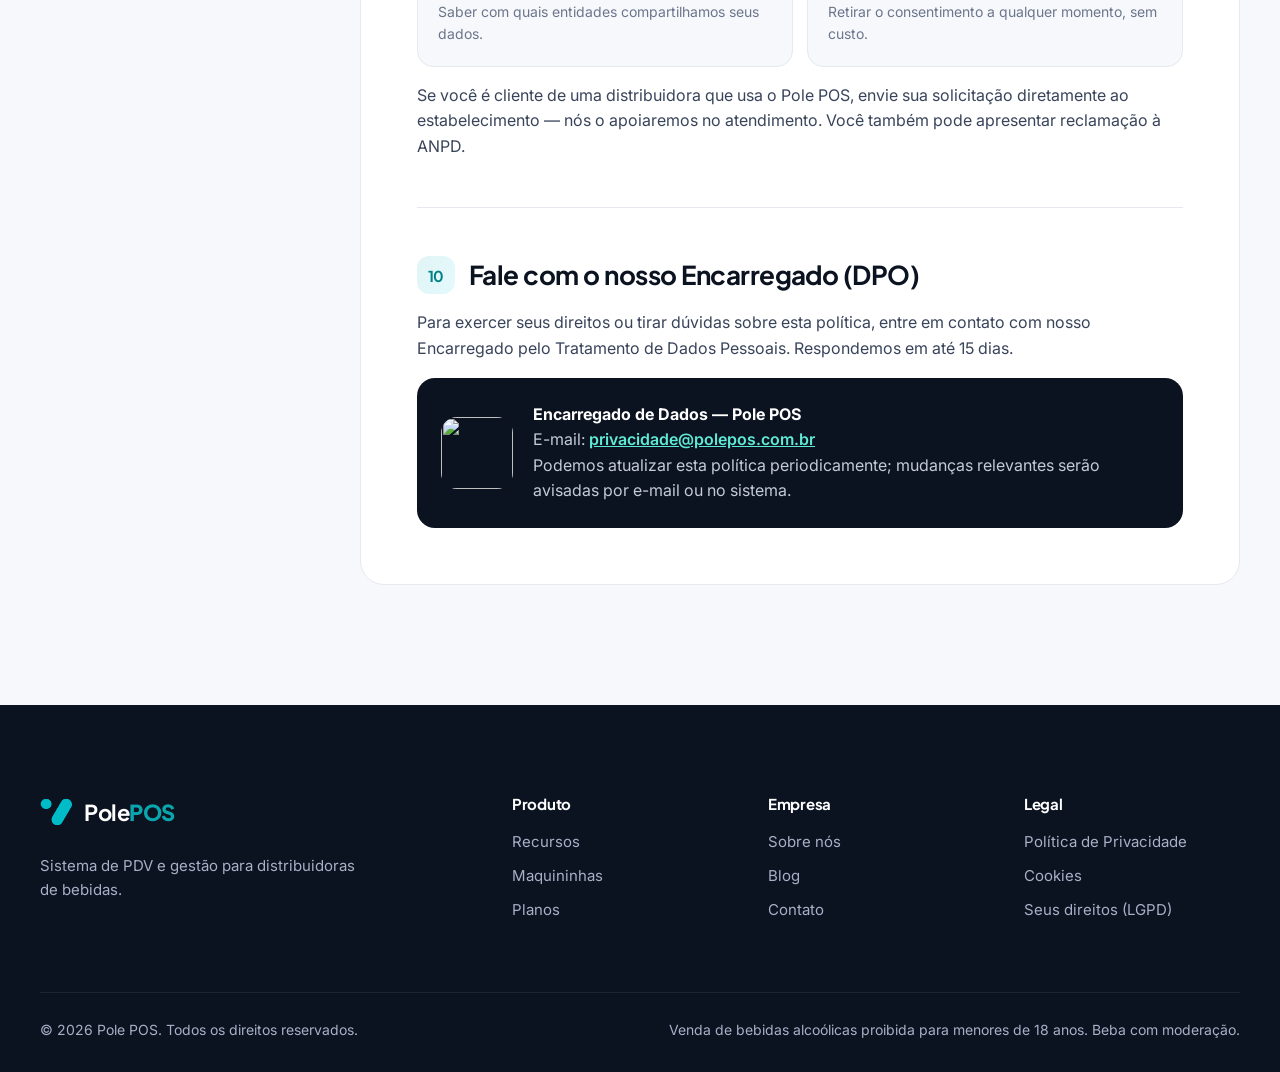
==== commit 3ea0a741: "Foco exclusivo em distribuidoras e emissão somente de NFC-e - Remove menções a depósitos, disk-bebid" ====
--- a/privacidade.html
+++ b/privacidade.html
@@ -76,7 +76,7 @@
         <article class="legal__content reveal" data-delay="100">
           <section id="controlador">
             <h2><span class="num">1</span> Quem somos</h2>
-            <p>O <strong>Pole POS</strong> é um sistema de ponto de venda (PDV) e gestão para distribuidoras de bebidas, depósitos e disk-bebidas. Para os fins da LGPD, o Pole POS atua como:</p>
+            <p>O <strong>Pole POS</strong> é um sistema de ponto de venda (PDV) e gestão para distribuidoras de bebidas. Para os fins da LGPD, o Pole POS atua como:</p>
             <ul>
               <li><strong>Controlador</strong> dos dados de visitantes do site, leads e dos responsáveis pelas contas dos clientes;</li>
               <li><strong>Operador</strong> dos dados que as distribuidoras inserem no sistema sobre seus próprios clientes e operações (por exemplo, CPF ou CNPJ na nota, endereço de entrega e saldo de vasilhames), tratando-os conforme as instruções da distribuidora.</li>
@@ -110,7 +110,7 @@
                 <tbody>
                   <tr><td>Prestar o serviço de PDV, estoque e relatórios</td><td>Execução de contrato (art. 7º, V)</td></tr>
                   <tr><td>Mostrar rota e status das entregas em andamento</td><td>Execução de contrato (art. 7º, V)</td></tr>
-                  <tr><td>Emitir e armazenar documentos fiscais (NFC-e/NF-e)</td><td>Cumprimento de obrigação legal (art. 7º, II)</td></tr>
+                  <tr><td>Emitir e armazenar notas fiscais de consumidor (NFC-e)</td><td>Cumprimento de obrigação legal (art. 7º, II)</td></tr>
                   <tr><td>Responder solicitações de contato e teste grátis</td><td>Procedimentos preliminares a contrato (art. 7º, V)</td></tr>
                   <tr><td>Prevenir fraudes e garantir a segurança da conta</td><td>Legítimo interesse (art. 7º, IX)</td></tr>
                   <tr><td>Enviar novidades e conteúdos de marketing</td><td>Consentimento (art. 7º, I), revogável a qualquer momento</td></tr>
@@ -215,7 +215,7 @@
     <div class="container footer__grid">
       <div class="footer__brand">
         <a href="index.html" class="logo logo--light"><img src="assets/logo.png" alt="" class="logo-mark" width="34" height="34"><span>Pole<b>POS</b></span></a>
-        <p>Sistema de PDV e gestão para distribuidoras de bebidas, depósitos e disk-bebidas.</p>
+        <p>Sistema de PDV e gestão para distribuidoras de bebidas.</p>
       </div>
       <div>
         <h4>Produto</h4>
